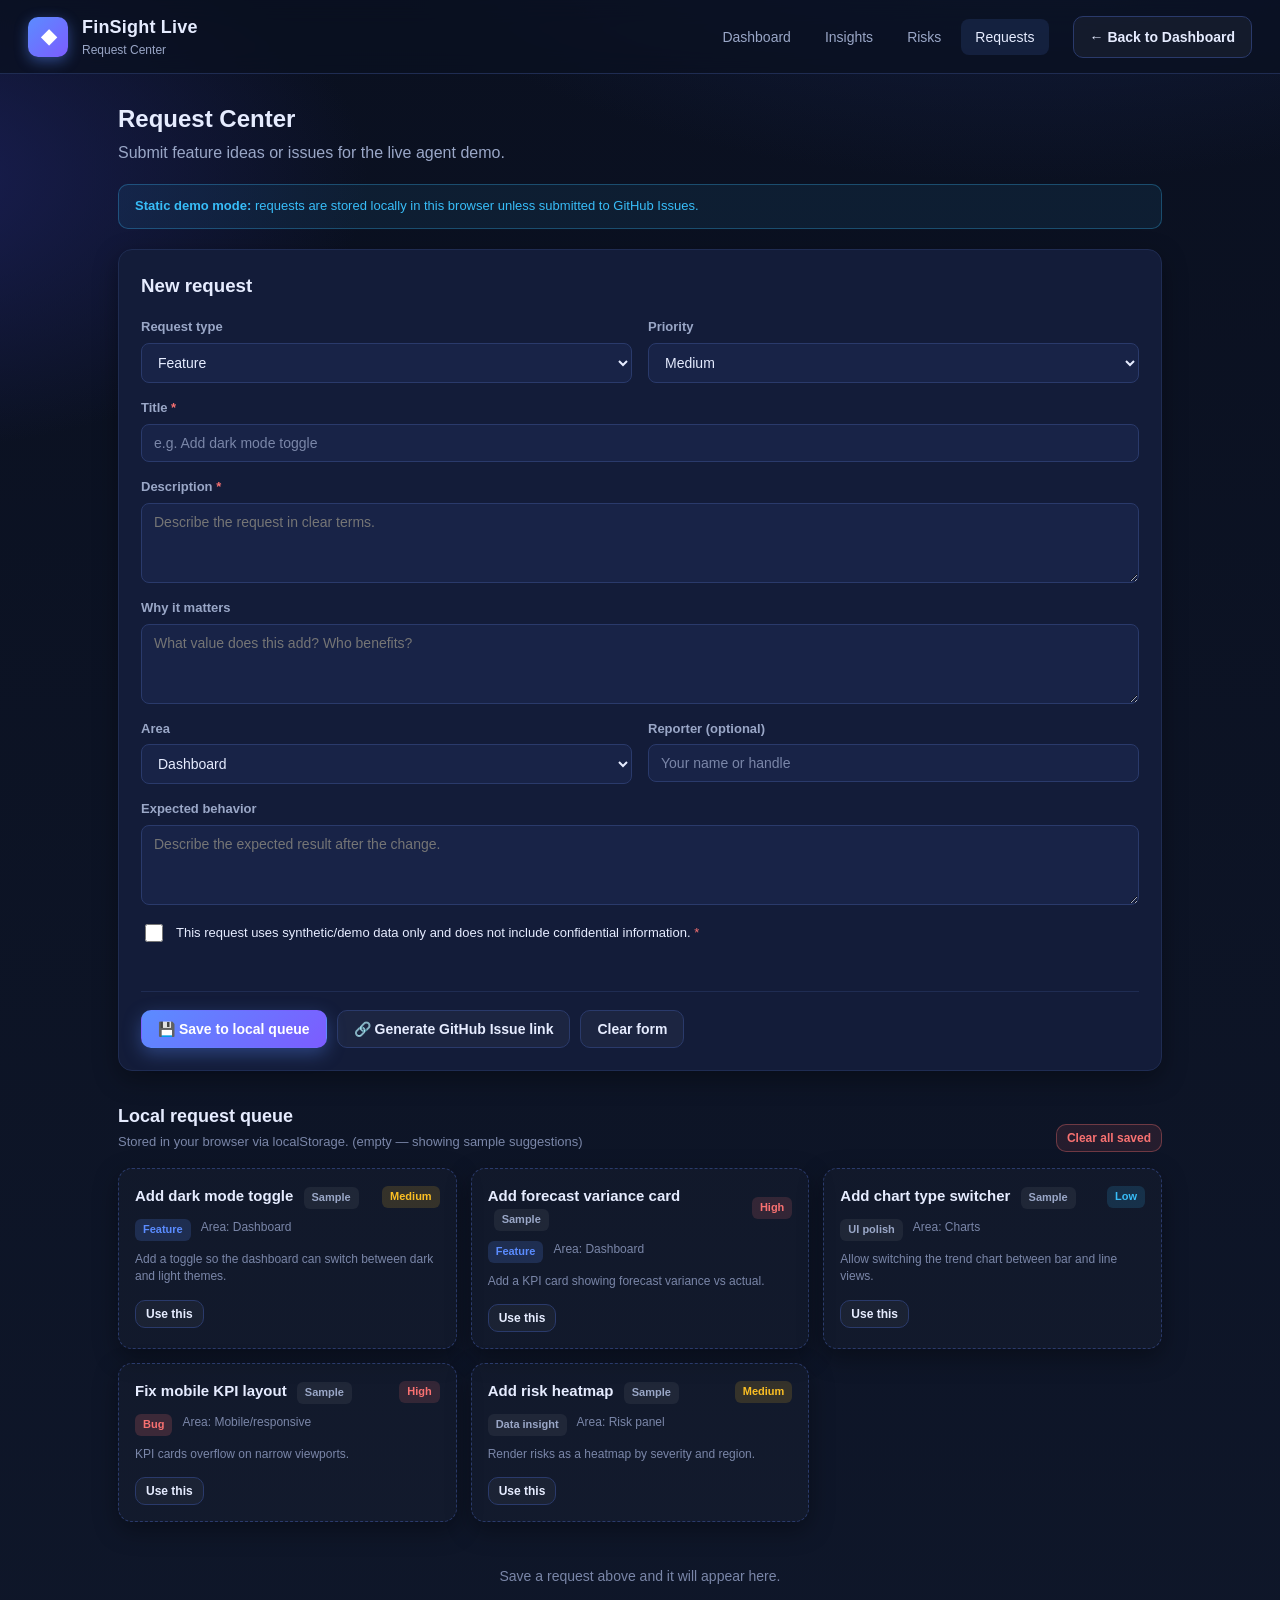
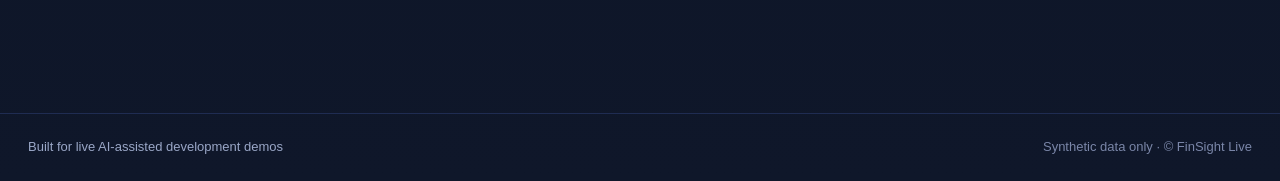
==== requests.html @ 4ab40208 "feat: initial FinSight Live dashboard for live AI-assisted demos Co-authored-by: Copilot <223556219+" ====
<!doctype html>
<html lang="en">
<head>
  <meta charset="utf-8" />
  <meta name="viewport" content="width=device-width, initial-scale=1" />
  <title>Request Center — FinSight Live</title>
  <meta name="description" content="Submit feature ideas or bug reports for the FinSight Live demo." />
  <link rel="stylesheet" href="styles.css?v=0.1.0" />
</head>
<body>
  <a class="skip-link" href="#main">Skip to main content</a>

  <header class="topbar" role="banner">
    <div class="brand">
      <div class="logo" aria-hidden="true">◆</div>
      <div class="brand-text">
        <h1>FinSight Live</h1>
        <p>Request Center</p>
      </div>
    </div>
    <nav class="topnav" aria-label="Primary">
      <a href="index.html#dashboard" class="navlink">Dashboard</a>
      <a href="index.html#insights" class="navlink">Insights</a>
      <a href="index.html#risks" class="navlink">Risks</a>
      <a href="requests.html" class="navlink active">Requests</a>
    </nav>
    <a class="btn btn-ghost" href="index.html" aria-label="Back to dashboard">← Back to Dashboard</a>
  </header>

  <div class="page-head">
    <div>
      <h2>Request Center</h2>
      <p>Submit feature ideas or issues for the live agent demo.</p>
    </div>
  </div>

  <main id="main" class="page-wrap">
    <div class="notice">
      <strong>Static demo mode:</strong> requests are stored locally in this browser unless submitted to GitHub Issues.
    </div>

    <!-- FORM -->
    <section class="card" aria-labelledby="form-title">
      <h3 id="form-title" style="margin-top:0;">New request</h3>
      <form id="request-form" novalidate>
        <div class="form-grid">
          <div class="form-row">
            <label for="f-type">Request type</label>
            <select id="f-type" required>
              <option>Feature</option>
              <option>Bug</option>
              <option>UI polish</option>
              <option>Data insight</option>
              <option>Accessibility</option>
              <option>Performance</option>
            </select>
          </div>
          <div class="form-row">
            <label for="f-priority">Priority</label>
            <select id="f-priority" required>
              <option>Low</option>
              <option selected>Medium</option>
              <option>High</option>
            </select>
          </div>

          <div class="form-row full">
            <label for="f-title">Title <span style="color:var(--bad)">*</span></label>
            <input id="f-title" class="input" type="text" required placeholder="e.g. Add dark mode toggle" />
          </div>

          <div class="form-row full">
            <label for="f-desc">Description <span style="color:var(--bad)">*</span></label>
            <textarea id="f-desc" required placeholder="Describe the request in clear terms."></textarea>
          </div>

          <div class="form-row full">
            <label for="f-why">Why it matters</label>
            <textarea id="f-why" placeholder="What value does this add? Who benefits?"></textarea>
          </div>

          <div class="form-row">
            <label for="f-area">Area</label>
            <select id="f-area">
              <option>Dashboard</option>
              <option>Charts</option>
              <option>Regional table</option>
              <option>Risk panel</option>
              <option>Insights</option>
              <option>Requests page</option>
              <option>Mobile/responsive</option>
              <option>Other</option>
            </select>
          </div>
          <div class="form-row">
            <label for="f-reporter">Reporter (optional)</label>
            <input id="f-reporter" class="input" type="text" placeholder="Your name or handle" />
          </div>

          <div class="form-row full">
            <label for="f-expected">Expected behavior</label>
            <textarea id="f-expected" placeholder="Describe the expected result after the change."></textarea>
          </div>

          <div class="form-row full">
            <div class="checkbox-row">
              <input id="f-safe" type="checkbox" required />
              <label for="f-safe" style="font-weight:500;color:var(--text);">
                This request uses synthetic/demo data only and does not include confidential information. <span style="color:var(--bad)">*</span>
              </label>
            </div>
          </div>
        </div>

        <div class="error-msg" id="form-error" role="alert" aria-live="polite"></div>

        <div class="form-actions">
          <button type="button" class="btn btn-primary" id="btn-save">💾 Save to local queue</button>
          <button type="button" class="btn btn-ghost" id="btn-issue">🔗 Generate GitHub Issue link</button>
          <button type="button" class="btn btn-ghost" id="btn-clear">Clear form</button>
        </div>

        <div class="issue-output" id="issue-output" aria-live="polite">
          <h4 style="margin:18px 0 8px;">Generated issue</h4>
          <p class="muted" id="issue-hint" style="font-size:13px;margin-bottom:10px;"></p>
          <div id="issue-link-wrap" style="margin-bottom:10px;"></div>
          <textarea id="issue-body" readonly aria-label="Generated GitHub issue body"></textarea>
          <div class="form-actions" style="border-top:none;padding-top:10px;">
            <button type="button" class="btn btn-ghost btn-sm" id="btn-copy-body">📋 Copy issue body</button>
          </div>
        </div>
      </form>
    </section>

    <!-- QUEUE -->
    <section class="section" style="margin-top:32px;" aria-labelledby="queue-title">
      <div class="section-head row">
        <div>
          <h3 id="queue-title">Local request queue</h3>
          <p class="muted">Stored in your browser via localStorage. <span id="queue-count"></span></p>
        </div>
        <button class="btn btn-danger btn-sm" id="btn-clear-queue">Clear all saved</button>
      </div>
      <div id="queue" class="queue-grid"></div>
    </section>
  </main>

  <footer class="footer">
    <div>Built for live AI-assisted development demos</div>
    <div class="muted">Synthetic data only · © FinSight Live</div>
  </footer>

  <script src="requests.js?v=0.1.0"></script>
</body>
</html>
---- styles.css ----
/* FinSight Live — executive dashboard styles */
:root {
  --bg-0: #0a1020;
  --bg-1: #0f172a;
  --bg-2: #111a33;
  --bg-card: #131c39;
  --bg-card-2: #182347;
  --border: #1f2c52;
  --border-strong: #2a3a6b;
  --text: #e6ecff;
  --text-dim: #9aa7c7;
  --muted: #7a86a8;
  --accent: #5b8cff;
  --accent-2: #7c5cff;
  --good: #34d399;
  --warn: #fbbf24;
  --bad: #f87171;
  --info: #38bdf8;
  --shadow: 0 8px 24px rgba(0,0,0,0.35);
  --radius: 14px;
  --radius-sm: 10px;
}

* { box-sizing: border-box; }
html, body { margin: 0; padding: 0; }
body {
  font-family: -apple-system, BlinkMacSystemFont, "Segoe UI", Roboto, "Helvetica Neue", Arial, sans-serif;
  background:
    radial-gradient(1200px 600px at 80% -10%, #16224a 0%, transparent 60%),
    radial-gradient(900px 500px at -10% 10%, #1a1f55 0%, transparent 55%),
    linear-gradient(180deg, var(--bg-0), var(--bg-1));
  color: var(--text);
  min-height: 100vh;
  line-height: 1.45;
  -webkit-font-smoothing: antialiased;
  font-size: 16px;
}

.skip-link {
  position: absolute; left: -9999px; top: 0;
  background: var(--accent); color: #fff; padding: 8px 12px; border-radius: 6px;
}
.skip-link:focus { left: 12px; top: 12px; z-index: 100; }

.muted { color: var(--muted); }
.sr-only { position: absolute; width: 1px; height: 1px; overflow: hidden; clip: rect(0 0 0 0); }

/* TOPBAR */
.topbar {
  position: sticky; top: 0; z-index: 50;
  display: flex; align-items: center; gap: 24px;
  padding: 14px 28px;
  backdrop-filter: blur(12px);
  background: rgba(10, 16, 32, 0.75);
  border-bottom: 1px solid var(--border);
}
.brand { display: flex; align-items: center; gap: 14px; }
.logo {
  width: 40px; height: 40px; border-radius: 10px;
  display: grid; place-items: center;
  background: linear-gradient(135deg, var(--accent), var(--accent-2));
  color: white; font-size: 20px; font-weight: 700;
  box-shadow: 0 4px 14px rgba(91,140,255,0.45);
}
.brand-text h1 { margin: 0; font-size: 18px; letter-spacing: 0.2px; }
.brand-text p { margin: 2px 0 0; font-size: 12px; color: var(--text-dim); }

.topnav { display: flex; gap: 6px; margin-left: auto; }
.navlink {
  color: var(--text-dim); text-decoration: none;
  padding: 8px 14px; border-radius: 8px; font-size: 14px; font-weight: 500;
  transition: background 0.15s, color 0.15s;
}
.navlink:hover { color: var(--text); background: rgba(255,255,255,0.04); }
.navlink.active { color: var(--text); background: rgba(91,140,255,0.12); }
.navlink:focus-visible { outline: 2px solid var(--accent); outline-offset: 2px; }

/* BUTTONS */
.btn {
  display: inline-flex; align-items: center; gap: 8px;
  padding: 10px 16px; border-radius: 10px;
  font-size: 14px; font-weight: 600; cursor: pointer;
  border: 1px solid transparent; text-decoration: none;
  transition: transform 0.05s, background 0.15s, border-color 0.15s, box-shadow 0.15s;
}
.btn:active { transform: translateY(1px); }
.btn:focus-visible { outline: 2px solid var(--accent); outline-offset: 2px; }
.btn-primary {
  background: linear-gradient(135deg, var(--accent), var(--accent-2));
  color: white;
  box-shadow: 0 6px 18px rgba(91,140,255,0.35);
}
.btn-primary:hover { box-shadow: 0 8px 22px rgba(91,140,255,0.55); }
.btn-ghost {
  background: rgba(255,255,255,0.04);
  color: var(--text);
  border-color: var(--border-strong);
}
.btn-ghost:hover { background: rgba(255,255,255,0.08); }
.btn-danger {
  background: rgba(248, 113, 113, 0.1);
  color: var(--bad);
  border-color: rgba(248, 113, 113, 0.35);
}
.btn-danger:hover { background: rgba(248, 113, 113, 0.18); }
.btn-sm { padding: 6px 10px; font-size: 12px; }

/* MAIN */
main { padding: 28px; max-width: 1400px; margin: 0 auto; }

/* HERO */
.hero {
  display: grid; grid-template-columns: 1.6fr 1fr; gap: 20px;
  margin-bottom: 28px;
}
.hero-card {
  background: linear-gradient(135deg, var(--bg-card), var(--bg-card-2));
  border: 1px solid var(--border);
  border-radius: var(--radius);
  padding: 28px; box-shadow: var(--shadow);
}
.eyebrow {
  display: inline-block; font-size: 11px; letter-spacing: 1.5px; text-transform: uppercase;
  color: var(--accent); font-weight: 700; margin-bottom: 12px;
}
.hero-card h2 {
  margin: 0 0 18px; font-size: 24px; font-weight: 600; line-height: 1.35;
}
.chips { display: flex; flex-wrap: wrap; gap: 8px; }
.chip {
  display: inline-flex; align-items: center; gap: 6px;
  padding: 6px 12px; border-radius: 999px;
  font-size: 12px; font-weight: 600;
  background: rgba(255,255,255,0.05);
  border: 1px solid var(--border-strong);
}
.chip-good { color: var(--good); border-color: rgba(52,211,153,0.35); background: rgba(52,211,153,0.08); }
.chip-warn { color: var(--warn); border-color: rgba(251,191,36,0.35); background: rgba(251,191,36,0.08); }
.chip-info { color: var(--info); border-color: rgba(56,189,248,0.35); background: rgba(56,189,248,0.08); }
.chip-bad  { color: var(--bad);  border-color: rgba(248,113,113,0.35); background: rgba(248,113,113,0.08); }

.hero-side {
  background: var(--bg-card);
  border: 1px solid var(--border);
  border-radius: var(--radius);
  padding: 20px; box-shadow: var(--shadow);
  display: flex; align-items: center;
}
.hero-meta { display: grid; grid-template-columns: 1fr 1fr 1fr; gap: 20px; width: 100%; }
.hero-meta > div { display: flex; flex-direction: column; gap: 4px; }
.meta-label { font-size: 11px; color: var(--muted); text-transform: uppercase; letter-spacing: 1px; }
.meta-value { font-size: 18px; font-weight: 600; }

/* SECTIONS */
.section { margin-bottom: 36px; }
.section-head { margin-bottom: 16px; }
.section-head h3 { margin: 0 0 4px; font-size: 18px; font-weight: 600; }
.section-head p { margin: 0; font-size: 13px; }
.section-head.row {
  display: flex; align-items: flex-end; justify-content: space-between; gap: 16px; flex-wrap: wrap;
}
.controls { display: flex; gap: 10px; flex-wrap: wrap; }

/* CARDS */
.card {
  background: var(--bg-card);
  border: 1px solid var(--border);
  border-radius: var(--radius);
  padding: 22px;
  box-shadow: var(--shadow);
}

/* KPI GRID */
.kpi-grid {
  display: grid;
  grid-template-columns: repeat(auto-fit, minmax(220px, 1fr));
  gap: 16px;
}
.kpi-card {
  background: var(--bg-card);
  border: 1px solid var(--border);
  border-radius: var(--radius);
  padding: 18px;
  box-shadow: var(--shadow);
  position: relative; overflow: hidden;
}
.kpi-card::before {
  content: ""; position: absolute; left: 0; top: 0; bottom: 0; width: 4px;
  background: var(--accent);
}
.kpi-card.kpi-good::before { background: var(--good); }
.kpi-card.kpi-warn::before { background: var(--warn); }
.kpi-card.kpi-bad::before  { background: var(--bad); }
.kpi-card.kpi-info::before { background: var(--info); }
.kpi-label { font-size: 12px; color: var(--text-dim); text-transform: uppercase; letter-spacing: 1px; margin-bottom: 8px; }
.kpi-value { font-size: 28px; font-weight: 700; margin-bottom: 6px; }
.kpi-delta { font-size: 13px; font-weight: 600; display: inline-flex; align-items: center; gap: 4px; }
.kpi-delta.up { color: var(--good); }
.kpi-delta.down { color: var(--bad); }
.kpi-delta.flat { color: var(--text-dim); }
.kpi-note { font-size: 12px; color: var(--muted); margin-top: 10px; }

/* CHART */
.chart-card { padding: 24px; }
.chart {
  display: flex; align-items: flex-end; gap: 14px; height: 240px;
  padding: 8px 0;
  border-bottom: 1px dashed var(--border-strong);
}
.bar-wrap {
  flex: 1; display: flex; flex-direction: column; align-items: center; justify-content: flex-end;
  position: relative; height: 100%;
}
.bar {
  width: 70%; border-radius: 8px 8px 0 0;
  background: linear-gradient(180deg, var(--accent), var(--accent-2));
  transition: height 0.5s cubic-bezier(.2,.8,.2,1);
  position: relative;
}
.bar-value {
  position: absolute; top: -22px; left: 50%; transform: translateX(-50%);
  font-size: 11px; font-weight: 600; color: var(--text-dim);
}
.chart-axis {
  display: flex; gap: 14px; margin-top: 10px;
}
.axis-label { flex: 1; text-align: center; font-size: 12px; color: var(--muted); }

.toggle-group {
  display: inline-flex; gap: 4px; padding: 4px;
  background: rgba(255,255,255,0.04);
  border: 1px solid var(--border-strong);
  border-radius: 10px;
}
.toggle {
  background: transparent; border: none; color: var(--text-dim);
  padding: 8px 14px; border-radius: 7px; cursor: pointer; font-size: 13px; font-weight: 600;
}
.toggle:hover { color: var(--text); }
.toggle.active { background: rgba(91,140,255,0.18); color: var(--text); }
.toggle:focus-visible { outline: 2px solid var(--accent); outline-offset: 1px; }

/* INPUTS */
.input {
  background: var(--bg-card-2);
  border: 1px solid var(--border-strong);
  color: var(--text);
  padding: 9px 12px; border-radius: 8px; font-size: 14px;
  min-width: 180px;
}
.input:focus { outline: 2px solid var(--accent); outline-offset: 1px; border-color: var(--accent); }
.input::placeholder { color: var(--muted); }

/* TABLE */
.table-card { padding: 0; overflow-x: auto; }
.data-table {
  width: 100%; border-collapse: separate; border-spacing: 0;
  font-size: 14px;
}
.data-table th, .data-table td {
  padding: 14px 18px; text-align: left;
}
.data-table th {
  font-size: 11px; text-transform: uppercase; letter-spacing: 1px;
  color: var(--text-dim); font-weight: 600;
  background: rgba(255,255,255,0.02);
  border-bottom: 1px solid var(--border-strong);
}
.data-table tbody tr { border-bottom: 1px solid var(--border); }
.data-table tbody tr:last-child { border-bottom: none; }
.data-table tbody tr:hover { background: rgba(255,255,255,0.025); }
.status-pill {
  display: inline-flex; padding: 4px 10px; border-radius: 999px; font-size: 11px; font-weight: 700;
  text-transform: uppercase; letter-spacing: 0.5px;
}
.status-pill.on-track { background: rgba(52,211,153,0.15); color: var(--good); }
.status-pill.watch    { background: rgba(251,191,36,0.15); color: var(--warn); }
.status-pill.at-risk  { background: rgba(248,113,113,0.15); color: var(--bad); }

/* PRODUCT CARDS */
.product-grid {
  display: grid; grid-template-columns: repeat(auto-fit, minmax(240px, 1fr)); gap: 16px;
}
.product-card {
  background: var(--bg-card);
  border: 1px solid var(--border);
  border-radius: var(--radius);
  padding: 20px;
  box-shadow: var(--shadow);
}
.product-card h4 { margin: 0 0 14px; font-size: 16px; }
.product-row { display: flex; justify-content: space-between; font-size: 13px; margin-bottom: 8px; }
.product-row .label { color: var(--text-dim); }
.product-row .value { font-weight: 600; }
.progress {
  height: 8px; background: rgba(255,255,255,0.05); border-radius: 999px; margin-top: 12px; overflow: hidden;
}
.progress > span {
  display: block; height: 100%; border-radius: 999px;
  background: linear-gradient(90deg, var(--accent), var(--accent-2));
}

/* RISK LIST */
.risk-list { list-style: none; margin: 0; padding: 0; }
.risk-item {
  display: flex; align-items: center; gap: 14px;
  padding: 14px 0; border-bottom: 1px solid var(--border);
}
.risk-item:last-child { border-bottom: none; }
.risk-item .risk-text { flex: 1; }
.risk-item.reviewed .risk-text { color: var(--muted); text-decoration: line-through; }
.sev {
  display: inline-flex; padding: 4px 10px; border-radius: 6px; font-size: 11px; font-weight: 700;
  text-transform: uppercase; letter-spacing: 0.5px; min-width: 68px; justify-content: center;
}
.sev.low    { background: rgba(56,189,248,0.15);  color: var(--info); }
.sev.medium { background: rgba(251,191,36,0.15); color: var(--warn); }
.sev.high   { background: rgba(248,113,113,0.15); color: var(--bad); }

/* INSIGHTS */
.insight-card {
  background: linear-gradient(135deg, var(--bg-card), var(--bg-card-2));
  border: 1px solid var(--border);
}
.insight-card ul { margin: 0; padding-left: 22px; }
.insight-card li { margin-bottom: 10px; line-height: 1.6; }
.insight-card li:last-child { margin-bottom: 0; }

/* RELEASE NOTES */
.release-list { list-style: none; margin: 0; padding: 0; }
.release-list li {
  padding: 10px 0; border-bottom: 1px solid var(--border);
  display: flex; gap: 14px; align-items: center;
}
.release-list li:last-child { border-bottom: none; }
.ver {
  background: rgba(91,140,255,0.15); color: var(--accent);
  padding: 3px 10px; border-radius: 6px; font-size: 12px; font-weight: 700; min-width: 50px; text-align: center;
}

/* FOOTER */
.footer {
  display: flex; justify-content: space-between; align-items: center;
  padding: 24px 28px; max-width: 1400px; margin: 0 auto;
  border-top: 1px solid var(--border); font-size: 13px; color: var(--text-dim);
}

/* REQUESTS PAGE */
.page-head {
  max-width: 1100px; margin: 28px auto 20px; padding: 0 28px;
  display: flex; align-items: flex-end; justify-content: space-between; gap: 20px; flex-wrap: wrap;
}
.page-head h2 { margin: 0 0 4px; font-size: 24px; }
.page-head p { margin: 0; color: var(--text-dim); }
.page-wrap { max-width: 1100px; margin: 0 auto; padding: 0 28px 60px; }

.notice {
  padding: 12px 16px; border-radius: 10px;
  background: rgba(56,189,248,0.08);
  border: 1px solid rgba(56,189,248,0.3);
  color: var(--info); font-size: 13px; margin-bottom: 20px;
}

.form-grid { display: grid; grid-template-columns: 1fr 1fr; gap: 16px; }
.form-row { display: flex; flex-direction: column; gap: 6px; }
.form-row.full { grid-column: 1 / -1; }
.form-row label { font-size: 13px; font-weight: 600; color: var(--text-dim); }
.form-row .input, .form-row textarea, .form-row select {
  background: var(--bg-card-2);
  border: 1px solid var(--border-strong);
  color: var(--text);
  padding: 10px 12px; border-radius: 8px; font-size: 14px; font-family: inherit;
  width: 100%;
}
.form-row textarea { resize: vertical; min-height: 80px; }
.form-row .input:focus, .form-row textarea:focus, .form-row select:focus {
  outline: 2px solid var(--accent); border-color: var(--accent);
}
.checkbox-row { display: flex; align-items: center; gap: 10px; font-size: 14px; }
.checkbox-row input[type="checkbox"] { width: 18px; height: 18px; accent-color: var(--accent); }
.form-actions {
  display: flex; gap: 10px; flex-wrap: wrap; margin-top: 18px;
  padding-top: 18px; border-top: 1px solid var(--border);
}
.error-msg {
  color: var(--bad); font-size: 13px; margin-top: 10px; min-height: 18px;
}

.issue-output {
  margin-top: 20px; display: none;
}
.issue-output.visible { display: block; }
.issue-output textarea {
  width: 100%; min-height: 260px;
  background: var(--bg-0);
  border: 1px solid var(--border-strong);
  color: var(--text);
  padding: 14px; border-radius: 10px; font-family: ui-monospace, "Cascadia Code", Menlo, monospace;
  font-size: 13px; resize: vertical;
}

.queue-grid {
  display: grid; grid-template-columns: repeat(auto-fit, minmax(280px, 1fr)); gap: 14px; margin-top: 16px;
}
.queue-card {
  background: var(--bg-card);
  border: 1px solid var(--border);
  border-radius: var(--radius);
  padding: 16px; box-shadow: var(--shadow);
  display: flex; flex-direction: column; gap: 10px;
}
.queue-card.sample {
  border-style: dashed; border-color: var(--border-strong);
  background: rgba(255,255,255,0.02);
}
.queue-card .qhead { display: flex; align-items: center; justify-content: space-between; gap: 8px; }
.queue-card h4 { margin: 0; font-size: 15px; }
.queue-card .qmeta { font-size: 12px; color: var(--muted); display: flex; flex-wrap: wrap; gap: 10px; }
.queue-card .qactions { display: flex; gap: 6px; flex-wrap: wrap; margin-top: 4px; }
.tag {
  display: inline-flex; padding: 3px 8px; border-radius: 6px;
  font-size: 11px; font-weight: 600;
  background: rgba(255,255,255,0.06); color: var(--text-dim);
}
.tag.priority-Low    { background: rgba(56,189,248,0.15); color: var(--info); }
.tag.priority-Medium { background: rgba(251,191,36,0.15); color: var(--warn); }
.tag.priority-High   { background: rgba(248,113,113,0.15); color: var(--bad); }
.tag.type-Feature       { background: rgba(91,140,255,0.18); color: var(--accent); }
.tag.type-Bug           { background: rgba(248,113,113,0.18); color: var(--bad); }
.tag.type-UI\ polish    { background: rgba(124,92,255,0.18); color: var(--accent-2); }
.tag.type-Performance   { background: rgba(52,211,153,0.18); color: var(--good); }
.tag.type-Accessibility { background: rgba(56,189,248,0.18); color: var(--info); }
.tag.type-Data\ insight { background: rgba(251,191,36,0.18); color: var(--warn); }

.queue-empty {
  text-align: center; padding: 30px; color: var(--muted); font-size: 14px;
}

/* RESPONSIVE */
@media (max-width: 900px) {
  .topbar { flex-wrap: wrap; gap: 12px; padding: 12px 16px; }
  .topnav { order: 3; width: 100%; overflow-x: auto; }
  .brand-text p { display: none; }
  main { padding: 18px; }
  .hero { grid-template-columns: 1fr; }
  .hero-card h2 { font-size: 20px; }
  .form-grid { grid-template-columns: 1fr; }
  .data-table th, .data-table td { padding: 10px 12px; font-size: 13px; }
  .kpi-value { font-size: 24px; }
  .chart { height: 180px; }
}

@media (max-width: 560px) {
  .footer { flex-direction: column; gap: 6px; text-align: center; }
  .section-head.row { flex-direction: column; align-items: flex-start; }
  .controls { width: 100%; }
  .controls .input { flex: 1; min-width: 0; }
}
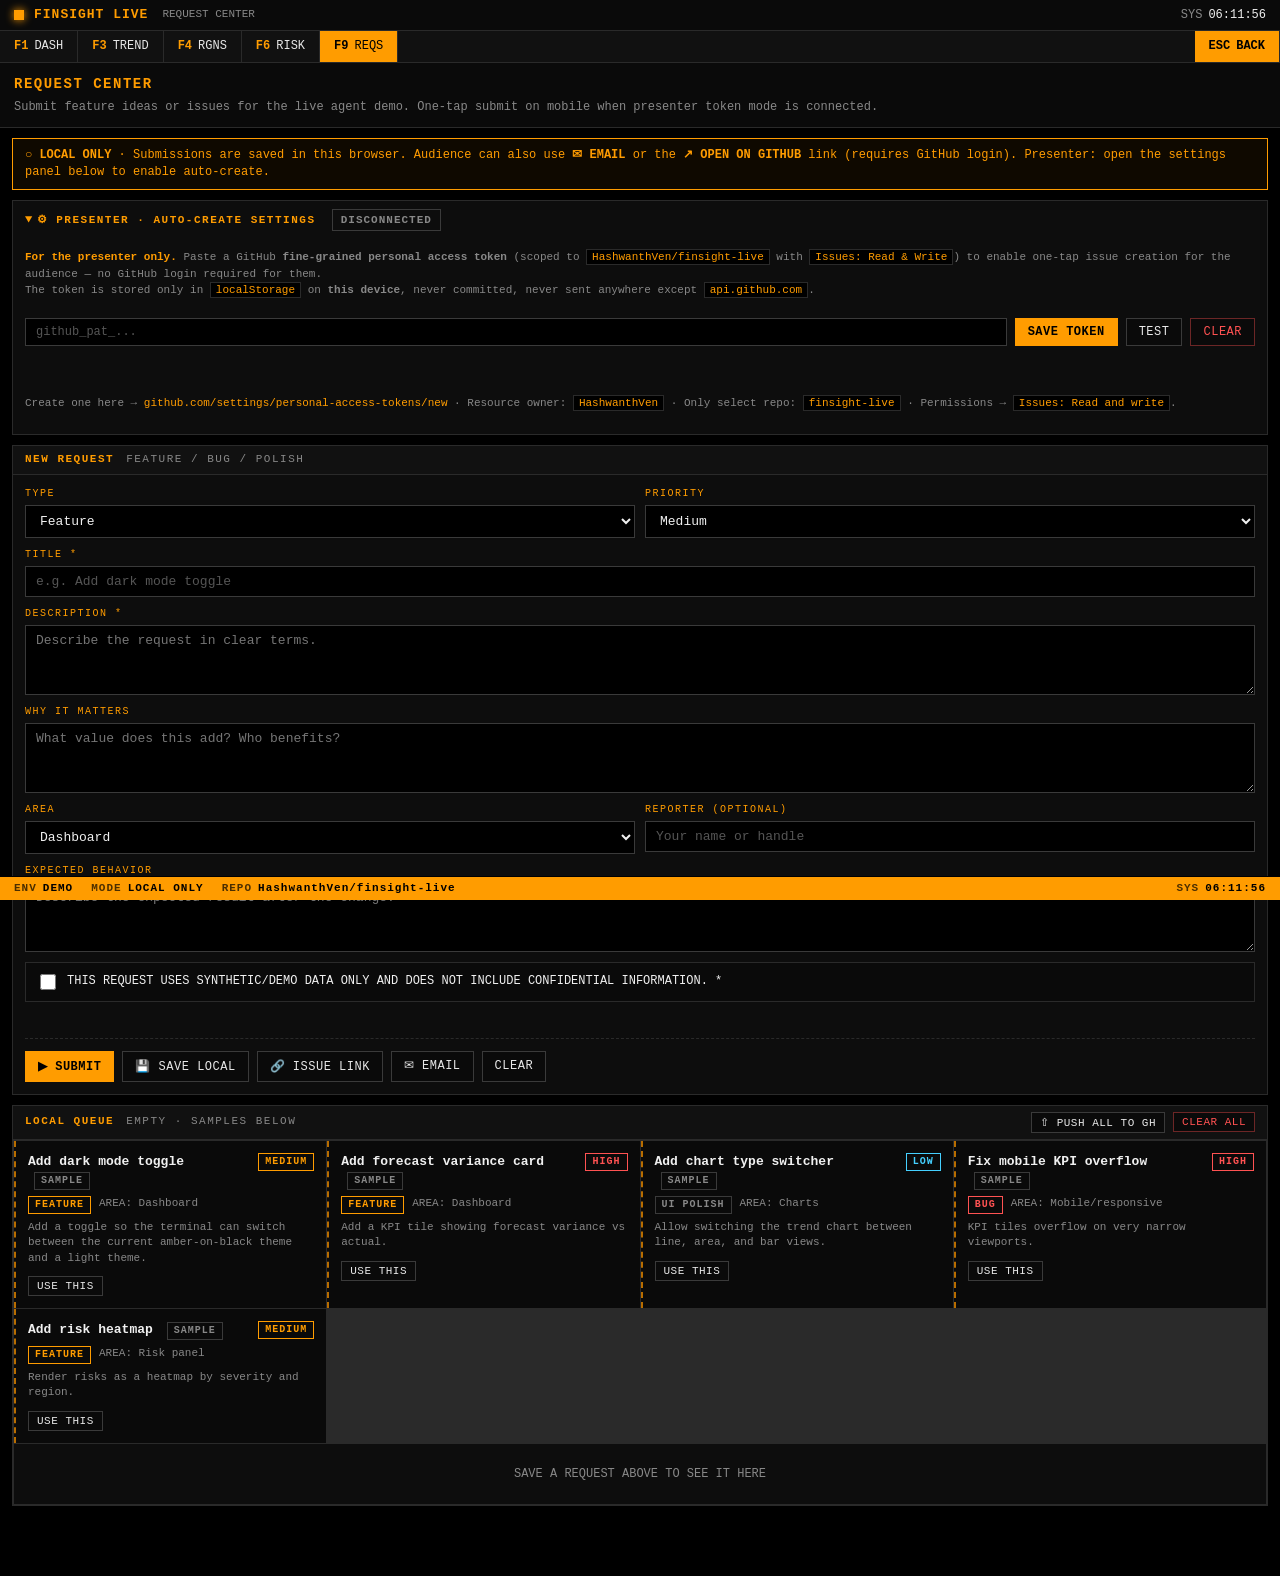
==== commit 702d812c: "feat: Bloomberg-style terminal redesign + auto-create issues via PAT (v0.2.0) - Full restyle: black/" ====
--- a/requests.html
+++ b/requests.html
@@ -3,153 +3,190 @@
 <head>
   <meta charset="utf-8" />
   <meta name="viewport" content="width=device-width, initial-scale=1" />
-  <title>Request Center — FinSight Live</title>
+  <title>FINSIGHT LIVE · REQUEST CENTER</title>
   <meta name="description" content="Submit feature ideas or bug reports for the FinSight Live demo." />
-  <link rel="stylesheet" href="styles.css?v=0.1.0" />
+  <link rel="stylesheet" href="styles.css?v=0.2.0" />
 </head>
 <body>
   <a class="skip-link" href="#main">Skip to main content</a>
 
-  <header class="topbar" role="banner">
+  <!-- Top terminal bar -->
+  <div class="terminal-bar" role="banner">
     <div class="brand">
-      <div class="logo" aria-hidden="true">◆</div>
-      <div class="brand-text">
-        <h1>FinSight Live</h1>
-        <p>Request Center</p>
-      </div>
+      <span class="dot" aria-hidden="true"></span>
+      <span>FINSIGHT&nbsp;LIVE</span>
+      <span class="sub">REQUEST CENTER</span>
     </div>
-    <nav class="topnav" aria-label="Primary">
-      <a href="index.html#dashboard" class="navlink">Dashboard</a>
-      <a href="index.html#insights" class="navlink">Insights</a>
-      <a href="index.html#risks" class="navlink">Risks</a>
-      <a href="requests.html" class="navlink active">Requests</a>
-    </nav>
-    <a class="btn btn-ghost" href="index.html" aria-label="Back to dashboard">← Back to Dashboard</a>
-  </header>
+    <div class="clock"><span class="lbl">SYS</span><span id="clock">--:--:--</span></div>
+  </div>
+
+  <nav class="fkeys" aria-label="Function keys">
+    <a class="fkey" href="index.html#dashboard"><span class="k">F1</span> DASH</a>
+    <a class="fkey" href="index.html#trend"><span class="k">F3</span> TREND</a>
+    <a class="fkey" href="index.html#regions"><span class="k">F4</span> RGNS</a>
+    <a class="fkey" href="index.html#risks"><span class="k">F6</span> RISK</a>
+    <a class="fkey active" href="requests.html"><span class="k">F9</span> REQS</a>
+    <a class="fkey primary" href="index.html"><span class="k">ESC</span> BACK</a>
+  </nav>
 
   <div class="page-head">
-    <div>
-      <h2>Request Center</h2>
-      <p>Submit feature ideas or issues for the live agent demo.</p>
-    </div>
+    <h2>REQUEST CENTER</h2>
+    <p>Submit feature ideas or issues for the live agent demo. One-tap submit on mobile when presenter token mode is connected.</p>
   </div>
 
   <main id="main" class="page-wrap">
-    <div class="notice">
-      <strong>Static demo mode:</strong> requests are stored locally in this browser unless submitted to GitHub Issues.
-    </div>
 
-    <!-- FORM -->
-    <section class="card" aria-labelledby="form-title">
-      <h3 id="form-title" style="margin-top:0;">New request</h3>
-      <form id="request-form" novalidate>
-        <div class="form-grid">
-          <div class="form-row">
-            <label for="f-type">Request type</label>
-            <select id="f-type" required>
-              <option>Feature</option>
-              <option>Bug</option>
-              <option>UI polish</option>
-              <option>Data insight</option>
-              <option>Accessibility</option>
-              <option>Performance</option>
-            </select>
-          </div>
-          <div class="form-row">
-            <label for="f-priority">Priority</label>
-            <select id="f-priority" required>
-              <option>Low</option>
-              <option selected>Medium</option>
-              <option>High</option>
-            </select>
+    <div id="mode-banner"></div>
+
+    <!-- TOKEN / AUTO-CREATE PANEL (presenter only) -->
+    <details class="token-panel" id="token-panel">
+      <summary>⚙ PRESENTER · AUTO-CREATE SETTINGS &nbsp;<span id="token-status" class="status disconnected">DISCONNECTED</span></summary>
+      <div class="body">
+        <p class="help">
+          <b class="amber">For the presenter only.</b> Paste a GitHub <b>fine-grained personal access token</b>
+          (scoped to <code>HashwanthVen/finsight-live</code> with <code>Issues: Read &amp; Write</code>) to enable
+          one-tap issue creation for the audience — no GitHub login required for them.
+          <br/>The token is stored only in <code>localStorage</code> on <b>this device</b>, never committed, never sent anywhere except <code>api.github.com</code>.
+        </p>
+        <div class="row">
+          <input type="password" id="gh-token" class="input" placeholder="github_pat_..." autocomplete="off" aria-label="GitHub PAT" />
+          <button class="btn primary" id="btn-token-save">SAVE TOKEN</button>
+          <button class="btn" id="btn-token-test">TEST</button>
+          <button class="btn danger" id="btn-token-clear">CLEAR</button>
+        </div>
+        <p class="help" id="token-msg"></p>
+        <p class="help">
+          Create one here →
+          <a href="https://github.com/settings/personal-access-tokens/new" target="_blank" rel="noopener">github.com/settings/personal-access-tokens/new</a>
+          · Resource owner: <code>HashwanthVen</code> · Only select repo: <code>finsight-live</code> · Permissions → <code>Issues: Read and write</code>.
+        </p>
+      </div>
+    </details>
+
+    <!-- REQUEST FORM -->
+    <section class="panel" aria-labelledby="form-title">
+      <div class="panel-head">
+        <span class="title" id="form-title">NEW REQUEST</span>
+        <span class="sub">FEATURE / BUG / POLISH</span>
+      </div>
+      <div class="panel-body">
+        <form id="request-form" novalidate>
+          <div class="form-grid">
+            <div class="form-row">
+              <label for="f-type">TYPE</label>
+              <select id="f-type">
+                <option>Feature</option>
+                <option>Bug</option>
+                <option>UI polish</option>
+                <option>Data insight</option>
+                <option>Accessibility</option>
+                <option>Performance</option>
+              </select>
+            </div>
+            <div class="form-row">
+              <label for="f-priority">PRIORITY</label>
+              <select id="f-priority">
+                <option>Low</option>
+                <option selected>Medium</option>
+                <option>High</option>
+              </select>
+            </div>
+
+            <div class="form-row full">
+              <label for="f-title">TITLE *</label>
+              <input id="f-title" class="input" type="text" placeholder="e.g. Add dark mode toggle" />
+            </div>
+
+            <div class="form-row full">
+              <label for="f-desc">DESCRIPTION *</label>
+              <textarea id="f-desc" placeholder="Describe the request in clear terms."></textarea>
+            </div>
+
+            <div class="form-row full">
+              <label for="f-why">WHY IT MATTERS</label>
+              <textarea id="f-why" placeholder="What value does this add? Who benefits?"></textarea>
+            </div>
+
+            <div class="form-row">
+              <label for="f-area">AREA</label>
+              <select id="f-area">
+                <option>Dashboard</option>
+                <option>Charts</option>
+                <option>Regional table</option>
+                <option>Risk panel</option>
+                <option>Insights</option>
+                <option>Requests page</option>
+                <option>Mobile/responsive</option>
+                <option>Other</option>
+              </select>
+            </div>
+            <div class="form-row">
+              <label for="f-reporter">REPORTER (OPTIONAL)</label>
+              <input id="f-reporter" class="input" type="text" placeholder="Your name or handle" />
+            </div>
+
+            <div class="form-row full">
+              <label for="f-expected">EXPECTED BEHAVIOR</label>
+              <textarea id="f-expected" placeholder="Describe the expected result after the change."></textarea>
+            </div>
+
+            <div class="form-row full">
+              <div class="checkbox-row">
+                <input id="f-safe" type="checkbox" />
+                <label for="f-safe" style="color:var(--white);font-size:12px;letter-spacing:0;">
+                  This request uses synthetic/demo data only and does not include confidential information. *
+                </label>
+              </div>
+            </div>
           </div>
 
-          <div class="form-row full">
-            <label for="f-title">Title <span style="color:var(--bad)">*</span></label>
-            <input id="f-title" class="input" type="text" required placeholder="e.g. Add dark mode toggle" />
+          <div class="error-msg" id="form-error" role="alert" aria-live="polite"></div>
+
+          <div class="form-actions">
+            <button type="button" class="btn primary" id="btn-submit">▶ SUBMIT</button>
+            <button type="button" class="btn" id="btn-save">💾 SAVE LOCAL</button>
+            <button type="button" class="btn" id="btn-issue">🔗 ISSUE LINK</button>
+            <a class="btn" id="btn-mailto" href="#" aria-label="Email this request to the presenter">✉ EMAIL</a>
+            <button type="button" class="btn" id="btn-clear">CLEAR</button>
           </div>
 
-          <div class="form-row full">
-            <label for="f-desc">Description <span style="color:var(--bad)">*</span></label>
-            <textarea id="f-desc" required placeholder="Describe the request in clear terms."></textarea>
-          </div>
-
-          <div class="form-row full">
-            <label for="f-why">Why it matters</label>
-            <textarea id="f-why" placeholder="What value does this add? Who benefits?"></textarea>
-          </div>
-
-          <div class="form-row">
-            <label for="f-area">Area</label>
-            <select id="f-area">
-              <option>Dashboard</option>
-              <option>Charts</option>
-              <option>Regional table</option>
-              <option>Risk panel</option>
-              <option>Insights</option>
-              <option>Requests page</option>
-              <option>Mobile/responsive</option>
-              <option>Other</option>
-            </select>
-          </div>
-          <div class="form-row">
-            <label for="f-reporter">Reporter (optional)</label>
-            <input id="f-reporter" class="input" type="text" placeholder="Your name or handle" />
-          </div>
-
-          <div class="form-row full">
-            <label for="f-expected">Expected behavior</label>
-            <textarea id="f-expected" placeholder="Describe the expected result after the change."></textarea>
-          </div>
-
-          <div class="form-row full">
-            <div class="checkbox-row">
-              <input id="f-safe" type="checkbox" required />
-              <label for="f-safe" style="font-weight:500;color:var(--text);">
-                This request uses synthetic/demo data only and does not include confidential information. <span style="color:var(--bad)">*</span>
-              </label>
+          <div class="issue-output" id="issue-output" aria-live="polite">
+            <h4 style="margin:14px 0 6px;color:var(--amber);font-size:12px;letter-spacing:1.5px;">GENERATED ISSUE</h4>
+            <p class="muted" id="issue-hint" style="font-size:11px;margin-bottom:8px;"></p>
+            <div id="issue-link-wrap" style="margin-bottom:8px;"></div>
+            <textarea id="issue-body" readonly aria-label="Generated GitHub issue body"></textarea>
+            <div class="form-actions" style="border-top:none;padding-top:8px;">
+              <button type="button" class="btn sm" id="btn-copy-body">📋 COPY BODY</button>
             </div>
           </div>
-        </div>
-
-        <div class="error-msg" id="form-error" role="alert" aria-live="polite"></div>
-
-        <div class="form-actions">
-          <button type="button" class="btn btn-primary" id="btn-save">💾 Save to local queue</button>
-          <button type="button" class="btn btn-ghost" id="btn-issue">🔗 Generate GitHub Issue link</button>
-          <button type="button" class="btn btn-ghost" id="btn-clear">Clear form</button>
-        </div>
-
-        <div class="issue-output" id="issue-output" aria-live="polite">
-          <h4 style="margin:18px 0 8px;">Generated issue</h4>
-          <p class="muted" id="issue-hint" style="font-size:13px;margin-bottom:10px;"></p>
-          <div id="issue-link-wrap" style="margin-bottom:10px;"></div>
-          <textarea id="issue-body" readonly aria-label="Generated GitHub issue body"></textarea>
-          <div class="form-actions" style="border-top:none;padding-top:10px;">
-            <button type="button" class="btn btn-ghost btn-sm" id="btn-copy-body">📋 Copy issue body</button>
-          </div>
-        </div>
-      </form>
+        </form>
+      </div>
     </section>
 
     <!-- QUEUE -->
-    <section class="section" style="margin-top:32px;" aria-labelledby="queue-title">
-      <div class="section-head row">
-        <div>
-          <h3 id="queue-title">Local request queue</h3>
-          <p class="muted">Stored in your browser via localStorage. <span id="queue-count"></span></p>
+    <section class="panel" aria-labelledby="queue-title">
+      <div class="panel-head">
+        <span class="title" id="queue-title">LOCAL QUEUE</span>
+        <span class="sub" id="queue-count"></span>
+        <div class="right">
+          <button class="btn sm" id="btn-sync-all" title="Push all queued items to GitHub">⇧ PUSH ALL TO GH</button>
+          <button class="btn sm danger" id="btn-clear-queue">CLEAR ALL</button>
         </div>
-        <button class="btn btn-danger btn-sm" id="btn-clear-queue">Clear all saved</button>
       </div>
-      <div id="queue" class="queue-grid"></div>
+      <div class="panel-body tight">
+        <div id="queue" class="queue-grid"></div>
+      </div>
     </section>
   </main>
 
-  <footer class="footer">
-    <div>Built for live AI-assisted development demos</div>
-    <div class="muted">Synthetic data only · © FinSight Live</div>
-  </footer>
+  <!-- STATUS BAR -->
+  <div class="status-bar">
+    <span class="seg"><span class="l">ENV</span> DEMO</span>
+    <span class="seg"><span class="l">MODE</span> <span id="bar-mode">LOCAL ONLY</span></span>
+    <span class="seg"><span class="l">REPO</span> <span id="bar-repo">--</span></span>
+    <span class="seg right"><span class="l">SYS</span> <span id="clock2">--:--:--</span></span>
+  </div>
 
-  <script src="requests.js?v=0.1.0"></script>
+  <script src="requests.js?v=0.2.0"></script>
 </body>
 </html>
--- a/styles.css
+++ b/styles.css
@@ -1,458 +1,621 @@
-/* FinSight Live — executive dashboard styles */
+/* FinSight Live — Bloomberg-style terminal theme
+   Black canvas, amber primary, monospace, dense panels, sharp borders. */
+
 :root {
-  --bg-0: #0a1020;
-  --bg-1: #0f172a;
-  --bg-2: #111a33;
-  --bg-card: #131c39;
-  --bg-card-2: #182347;
-  --border: #1f2c52;
-  --border-strong: #2a3a6b;
-  --text: #e6ecff;
-  --text-dim: #9aa7c7;
-  --muted: #7a86a8;
-  --accent: #5b8cff;
-  --accent-2: #7c5cff;
-  --good: #34d399;
-  --warn: #fbbf24;
-  --bad: #f87171;
-  --info: #38bdf8;
-  --shadow: 0 8px 24px rgba(0,0,0,0.35);
-  --radius: 14px;
-  --radius-sm: 10px;
+  --bg:         #000000;
+  --bg-1:       #0a0a0a;
+  --bg-2:       #111111;
+  --bg-3:       #161616;
+  --panel:      #0d0d0d;
+  --panel-2:    #131313;
+  --border:     #2a2a2a;
+  --border-2:   #3a3a3a;
+  --amber:      #ff9c00;
+  --amber-dim:  #b86d00;
+  --amber-soft: #5a3700;
+  --green:      #00e676;
+  --red:        #ff5252;
+  --cyan:       #45d0ff;
+  --magenta:    #ff5eae;
+  --white:      #f0f0f0;
+  --text:       #e8e8e8;
+  --dim:        #888888;
+  --dimmer:     #555555;
+  --mono: "IBM Plex Mono", "JetBrains Mono", "Roboto Mono", "Consolas", "Cascadia Mono", "Courier New", monospace;
 }
 
 * { box-sizing: border-box; }
-html, body { margin: 0; padding: 0; }
+html, body { margin: 0; padding: 0; background: var(--bg); }
 body {
-  font-family: -apple-system, BlinkMacSystemFont, "Segoe UI", Roboto, "Helvetica Neue", Arial, sans-serif;
-  background:
-    radial-gradient(1200px 600px at 80% -10%, #16224a 0%, transparent 60%),
-    radial-gradient(900px 500px at -10% 10%, #1a1f55 0%, transparent 55%),
-    linear-gradient(180deg, var(--bg-0), var(--bg-1));
+  font-family: var(--mono);
   color: var(--text);
+  font-size: 13px;
+  line-height: 1.4;
+  -webkit-font-smoothing: antialiased;
   min-height: 100vh;
-  line-height: 1.45;
-  -webkit-font-smoothing: antialiased;
-  font-size: 16px;
-}
+  overflow-x: hidden;
+}
+
+a { color: var(--amber); text-decoration: none; }
+a:hover { text-decoration: underline; }
 
 .skip-link {
   position: absolute; left: -9999px; top: 0;
-  background: var(--accent); color: #fff; padding: 8px 12px; border-radius: 6px;
-}
-.skip-link:focus { left: 12px; top: 12px; z-index: 100; }
-
-.muted { color: var(--muted); }
+  background: var(--amber); color: #000; padding: 6px 10px;
+}
+.skip-link:focus { left: 6px; top: 6px; z-index: 100; }
+
 .sr-only { position: absolute; width: 1px; height: 1px; overflow: hidden; clip: rect(0 0 0 0); }
-
-/* TOPBAR */
-.topbar {
-  position: sticky; top: 0; z-index: 50;
-  display: flex; align-items: center; gap: 24px;
-  padding: 14px 28px;
-  backdrop-filter: blur(12px);
-  background: rgba(10, 16, 32, 0.75);
+.muted { color: var(--dim); }
+.amber { color: var(--amber); }
+.green { color: var(--green); }
+.red   { color: var(--red); }
+.cyan  { color: var(--cyan); }
+
+/* ---------- TICKER TAPE ---------- */
+.ticker {
+  background: var(--bg-1);
   border-bottom: 1px solid var(--border);
-}
-.brand { display: flex; align-items: center; gap: 14px; }
-.logo {
-  width: 40px; height: 40px; border-radius: 10px;
-  display: grid; place-items: center;
-  background: linear-gradient(135deg, var(--accent), var(--accent-2));
-  color: white; font-size: 20px; font-weight: 700;
-  box-shadow: 0 4px 14px rgba(91,140,255,0.45);
-}
-.brand-text h1 { margin: 0; font-size: 18px; letter-spacing: 0.2px; }
-.brand-text p { margin: 2px 0 0; font-size: 12px; color: var(--text-dim); }
-
-.topnav { display: flex; gap: 6px; margin-left: auto; }
-.navlink {
-  color: var(--text-dim); text-decoration: none;
-  padding: 8px 14px; border-radius: 8px; font-size: 14px; font-weight: 500;
-  transition: background 0.15s, color 0.15s;
-}
-.navlink:hover { color: var(--text); background: rgba(255,255,255,0.04); }
-.navlink.active { color: var(--text); background: rgba(91,140,255,0.12); }
-.navlink:focus-visible { outline: 2px solid var(--accent); outline-offset: 2px; }
+  overflow: hidden;
+  height: 26px;
+  position: relative;
+}
+.ticker-track {
+  display: inline-flex;
+  white-space: nowrap;
+  animation: tickerScroll 60s linear infinite;
+  line-height: 26px;
+  font-size: 12px;
+  padding-left: 100%;
+}
+.ticker-item { padding: 0 18px; color: var(--white); }
+.ticker-item .sym { color: var(--amber); font-weight: 700; margin-right: 6px; }
+.ticker-item .val { color: var(--white); margin-right: 4px; }
+.ticker-item .chg.up   { color: var(--green); }
+.ticker-item .chg.down { color: var(--red); }
+.ticker-item .sep      { color: var(--dimmer); margin: 0 8px; }
+@keyframes tickerScroll {
+  0%   { transform: translateX(0); }
+  100% { transform: translateX(-100%); }
+}
+
+/* ---------- TOP TERMINAL BAR ---------- */
+.terminal-bar {
+  background: var(--bg-1);
+  border-bottom: 1px solid var(--border);
+  padding: 6px 14px;
+  display: flex; align-items: center; gap: 14px;
+}
+.terminal-bar .brand {
+  display: flex; align-items: center; gap: 10px;
+  color: var(--amber); font-weight: 700; letter-spacing: 1px;
+}
+.terminal-bar .brand .dot {
+  width: 10px; height: 10px; background: var(--amber);
+  display: inline-block; box-shadow: 0 0 8px var(--amber);
+}
+.terminal-bar .brand .sub {
+  color: var(--dim); font-weight: 400; letter-spacing: 0;
+  font-size: 11px; margin-left: 4px;
+}
+.terminal-bar .clock {
+  margin-left: auto; color: var(--white); font-size: 12px;
+}
+.terminal-bar .clock .lbl { color: var(--dim); margin-right: 6px; }
+
+/* function key row */
+.fkeys {
+  background: var(--bg-2);
+  border-bottom: 1px solid var(--border);
+  display: flex; flex-wrap: wrap; gap: 0;
+}
+.fkey {
+  background: transparent; border: none;
+  border-right: 1px solid var(--border);
+  color: var(--text);
+  padding: 7px 14px;
+  font-family: var(--mono); font-size: 12px; cursor: pointer;
+  display: flex; align-items: center; gap: 6px;
+  text-decoration: none;
+}
+.fkey .k { color: var(--amber); font-weight: 700; }
+.fkey:hover { background: var(--amber-soft); color: var(--amber); }
+.fkey.active { background: var(--amber); color: #000; }
+.fkey.active .k { color: #000; }
+.fkey:focus-visible { outline: 1px solid var(--amber); outline-offset: -1px; }
+.fkey.primary {
+  margin-left: auto;
+  background: var(--amber); color: #000; font-weight: 700;
+}
+.fkey.primary .k { color: #000; }
+.fkey.primary:hover { background: var(--white); }
+
+/* command bar */
+.cmd-bar {
+  background: var(--bg);
+  border-bottom: 1px solid var(--border);
+  padding: 6px 14px;
+  display: flex; align-items: center; gap: 10px;
+}
+.cmd-bar .prompt { color: var(--amber); font-weight: 700; }
+.cmd-bar input {
+  flex: 1;
+  background: transparent;
+  border: none;
+  color: var(--white);
+  font-family: var(--mono); font-size: 13px;
+  outline: none;
+  caret-color: var(--amber);
+}
+.cmd-bar input::placeholder { color: var(--dimmer); }
+.cmd-bar .hint { color: var(--dim); font-size: 11px; }
+.cursor {
+  display: inline-block; width: 8px; height: 14px;
+  background: var(--amber); vertical-align: middle;
+  animation: blink 1s steps(2, end) infinite;
+}
+@keyframes blink { 0%, 50% { opacity: 1; } 50.01%, 100% { opacity: 0; } }
+
+/* ---------- MAIN ---------- */
+main {
+  padding: 10px 12px 50px;
+  max-width: 1600px;
+  margin: 0 auto;
+}
+
+/* PANEL */
+.panel {
+  background: var(--panel);
+  border: 1px solid var(--border);
+  margin-bottom: 10px;
+}
+.panel-head {
+  background: var(--bg-2);
+  border-bottom: 1px solid var(--border);
+  padding: 6px 12px;
+  display: flex; align-items: center; gap: 12px;
+  font-size: 11px; letter-spacing: 1.5px; text-transform: uppercase;
+}
+.panel-head .title { color: var(--amber); font-weight: 700; }
+.panel-head .sub   { color: var(--dim); font-weight: 400; }
+.panel-head .right { margin-left: auto; display: flex; gap: 8px; align-items: center; }
+.panel-body { padding: 12px; }
+.panel-body.tight { padding: 0; }
+
+/* GRID HELPERS */
+.row-grid { display: grid; gap: 10px; }
+.cols-2 { grid-template-columns: 1.4fr 1fr; }
+.cols-3 { grid-template-columns: 2fr 1fr 1fr; }
+@media (max-width: 900px) {
+  .cols-2, .cols-3 { grid-template-columns: 1fr; }
+}
+
+/* HERO STRIP */
+.hero {
+  background: linear-gradient(90deg, var(--panel) 0%, var(--bg-2) 100%);
+  border: 1px solid var(--border);
+  padding: 12px 14px;
+  margin-bottom: 10px;
+  display: flex; gap: 18px; align-items: center; flex-wrap: wrap;
+}
+.hero .label {
+  color: var(--amber); font-weight: 700; letter-spacing: 1.5px;
+  font-size: 11px; text-transform: uppercase;
+  padding: 4px 8px; border: 1px solid var(--amber-dim);
+}
+.hero .summary {
+  color: var(--white); font-size: 14px; flex: 1; min-width: 280px;
+}
+.hero .chips { display: flex; flex-wrap: wrap; gap: 6px; }
+.chip {
+  display: inline-flex; align-items: center; gap: 6px;
+  padding: 3px 8px;
+  font-size: 11px; font-weight: 700;
+  border: 1px solid var(--border-2);
+  background: var(--bg-1);
+  letter-spacing: 0.5px;
+}
+.chip.good { color: var(--green); border-color: rgba(0,230,118,0.4); }
+.chip.warn { color: var(--amber); border-color: var(--amber-dim); }
+.chip.info { color: var(--cyan);  border-color: rgba(69,208,255,0.4); }
+.chip.bad  { color: var(--red);   border-color: rgba(255,82,82,0.4); }
+
+/* KPI TILES */
+.kpi-grid {
+  display: grid;
+  grid-template-columns: repeat(6, 1fr);
+  gap: 1px;
+  background: var(--border);
+  border: 1px solid var(--border);
+}
+@media (max-width: 1200px) { .kpi-grid { grid-template-columns: repeat(3, 1fr); } }
+@media (max-width: 640px)  { .kpi-grid { grid-template-columns: repeat(2, 1fr); } }
+
+.kpi {
+  background: var(--panel);
+  padding: 10px 12px;
+  border-left: 2px solid var(--amber-dim);
+}
+.kpi.good { border-left-color: var(--green); }
+.kpi.warn { border-left-color: var(--amber); }
+.kpi.bad  { border-left-color: var(--red); }
+.kpi.info { border-left-color: var(--cyan); }
+
+.kpi .k-label {
+  color: var(--dim);
+  font-size: 10px;
+  letter-spacing: 1.5px; text-transform: uppercase;
+  display: flex; justify-content: space-between; align-items: center;
+}
+.kpi .k-label .badge {
+  color: var(--amber); font-size: 9px;
+}
+.kpi .k-value {
+  color: var(--white); font-size: 22px; font-weight: 700;
+  margin: 4px 0 2px;
+  font-variant-numeric: tabular-nums;
+}
+.kpi .k-delta {
+  font-size: 12px; font-weight: 700;
+  font-variant-numeric: tabular-nums;
+}
+.kpi .k-delta.up   { color: var(--green); }
+.kpi .k-delta.down { color: var(--red); }
+.kpi .k-delta.flat { color: var(--dim); }
+.kpi .k-note { color: var(--dim); font-size: 11px; margin-top: 4px; }
+
+/* CHART (SVG line) */
+.chart-wrap { position: relative; height: 240px; padding: 6px 6px 0; }
+.chart-svg { width: 100%; height: 100%; display: block; }
+.chart-grid line { stroke: var(--border); stroke-width: 1; }
+.chart-axis text { fill: var(--dim); font-family: var(--mono); font-size: 10px; }
+.chart-area  { fill: rgba(255,156,0,0.10); }
+.chart-line  { fill: none; stroke: var(--amber); stroke-width: 2; }
+.chart-line.green  { stroke: var(--green); }
+.chart-line.cyan   { stroke: var(--cyan); }
+.chart-area.green { fill: rgba(0,230,118,0.10); }
+.chart-area.cyan  { fill: rgba(69,208,255,0.10); }
+.chart-dot   { fill: var(--amber); }
+.chart-dot.green { fill: var(--green); }
+.chart-dot.cyan  { fill: var(--cyan); }
+.chart-stat {
+  position: absolute; top: 8px; right: 12px;
+  display: flex; gap: 14px;
+  font-size: 11px;
+}
+.chart-stat span { color: var(--dim); }
+.chart-stat b { color: var(--white); font-weight: 700; margin-left: 4px; }
+
+/* TOGGLE GROUP */
+.toggle-group { display: inline-flex; border: 1px solid var(--border-2); }
+.toggle {
+  background: var(--bg-1); border: none; color: var(--dim);
+  padding: 4px 10px; font-family: var(--mono); font-size: 11px;
+  cursor: pointer; letter-spacing: 1px; text-transform: uppercase;
+  border-right: 1px solid var(--border-2);
+}
+.toggle:last-child { border-right: none; }
+.toggle:hover { color: var(--amber); }
+.toggle.active { background: var(--amber); color: #000; font-weight: 700; }
+.toggle:focus-visible { outline: 1px solid var(--amber); outline-offset: -1px; }
+
+/* INPUTS */
+.input, select, textarea {
+  background: var(--bg);
+  border: 1px solid var(--border-2);
+  color: var(--white);
+  font-family: var(--mono); font-size: 12px;
+  padding: 6px 10px;
+  min-width: 160px;
+}
+.input:focus, select:focus, textarea:focus {
+  outline: none; border-color: var(--amber);
+}
+.input::placeholder { color: var(--dimmer); }
+select option { background: var(--bg); color: var(--white); }
 
 /* BUTTONS */
 .btn {
-  display: inline-flex; align-items: center; gap: 8px;
-  padding: 10px 16px; border-radius: 10px;
-  font-size: 14px; font-weight: 600; cursor: pointer;
-  border: 1px solid transparent; text-decoration: none;
-  transition: transform 0.05s, background 0.15s, border-color 0.15s, box-shadow 0.15s;
-}
-.btn:active { transform: translateY(1px); }
-.btn:focus-visible { outline: 2px solid var(--accent); outline-offset: 2px; }
-.btn-primary {
-  background: linear-gradient(135deg, var(--accent), var(--accent-2));
-  color: white;
-  box-shadow: 0 6px 18px rgba(91,140,255,0.35);
-}
-.btn-primary:hover { box-shadow: 0 8px 22px rgba(91,140,255,0.55); }
-.btn-ghost {
-  background: rgba(255,255,255,0.04);
+  background: var(--bg-1);
+  border: 1px solid var(--border-2);
   color: var(--text);
-  border-color: var(--border-strong);
-}
-.btn-ghost:hover { background: rgba(255,255,255,0.08); }
-.btn-danger {
-  background: rgba(248, 113, 113, 0.1);
-  color: var(--bad);
-  border-color: rgba(248, 113, 113, 0.35);
-}
-.btn-danger:hover { background: rgba(248, 113, 113, 0.18); }
-.btn-sm { padding: 6px 10px; font-size: 12px; }
-
-/* MAIN */
-main { padding: 28px; max-width: 1400px; margin: 0 auto; }
-
-/* HERO */
-.hero {
-  display: grid; grid-template-columns: 1.6fr 1fr; gap: 20px;
-  margin-bottom: 28px;
-}
-.hero-card {
-  background: linear-gradient(135deg, var(--bg-card), var(--bg-card-2));
+  padding: 6px 12px;
+  font-family: var(--mono); font-size: 12px;
+  cursor: pointer;
+  letter-spacing: 0.5px;
+  display: inline-flex; align-items: center; gap: 6px;
+}
+.btn:hover { border-color: var(--amber); color: var(--amber); }
+.btn:focus-visible { outline: 1px solid var(--amber); outline-offset: 1px; }
+.btn.primary {
+  background: var(--amber); color: #000; border-color: var(--amber); font-weight: 700;
+}
+.btn.primary:hover { background: var(--white); border-color: var(--white); color: #000; }
+.btn.danger { border-color: rgba(255,82,82,0.4); color: var(--red); }
+.btn.danger:hover { background: rgba(255,82,82,0.1); color: var(--red); border-color: var(--red); }
+.btn.sm { padding: 3px 8px; font-size: 11px; }
+.btn.success { background: var(--green); color: #000; border-color: var(--green); font-weight: 700; }
+
+/* CONTROLS */
+.controls { display: flex; gap: 8px; flex-wrap: wrap; align-items: center; }
+
+/* TABLE (DATA DESK) */
+.data-table {
+  width: 100%;
+  border-collapse: collapse;
+  font-family: var(--mono); font-size: 12px;
+}
+.data-table th, .data-table td {
+  padding: 7px 12px;
+  text-align: left;
+  border-bottom: 1px solid var(--border);
+  font-variant-numeric: tabular-nums;
+}
+.data-table th {
+  background: var(--bg-2);
+  color: var(--amber); font-weight: 700;
+  font-size: 10px; letter-spacing: 1.5px; text-transform: uppercase;
+}
+.data-table tbody tr:hover { background: var(--bg-2); }
+.data-table td.num { text-align: right; }
+
+.status-pill {
+  display: inline-block; padding: 1px 7px; font-size: 10px; font-weight: 700;
+  letter-spacing: 1px; text-transform: uppercase;
+  border: 1px solid;
+}
+.status-pill.on-track { color: var(--green); border-color: var(--green); }
+.status-pill.watch    { color: var(--amber); border-color: var(--amber); }
+.status-pill.at-risk  { color: var(--red);   border-color: var(--red); }
+
+/* PRODUCT TILES */
+.prod-grid {
+  display: grid;
+  grid-template-columns: repeat(4, 1fr);
+  gap: 1px;
+  background: var(--border);
   border: 1px solid var(--border);
-  border-radius: var(--radius);
-  padding: 28px; box-shadow: var(--shadow);
-}
-.eyebrow {
-  display: inline-block; font-size: 11px; letter-spacing: 1.5px; text-transform: uppercase;
-  color: var(--accent); font-weight: 700; margin-bottom: 12px;
-}
-.hero-card h2 {
-  margin: 0 0 18px; font-size: 24px; font-weight: 600; line-height: 1.35;
-}
-.chips { display: flex; flex-wrap: wrap; gap: 8px; }
-.chip {
-  display: inline-flex; align-items: center; gap: 6px;
-  padding: 6px 12px; border-radius: 999px;
-  font-size: 12px; font-weight: 600;
-  background: rgba(255,255,255,0.05);
-  border: 1px solid var(--border-strong);
-}
-.chip-good { color: var(--good); border-color: rgba(52,211,153,0.35); background: rgba(52,211,153,0.08); }
-.chip-warn { color: var(--warn); border-color: rgba(251,191,36,0.35); background: rgba(251,191,36,0.08); }
-.chip-info { color: var(--info); border-color: rgba(56,189,248,0.35); background: rgba(56,189,248,0.08); }
-.chip-bad  { color: var(--bad);  border-color: rgba(248,113,113,0.35); background: rgba(248,113,113,0.08); }
-
-.hero-side {
-  background: var(--bg-card);
+}
+@media (max-width: 900px) { .prod-grid { grid-template-columns: repeat(2, 1fr); } }
+@media (max-width: 500px) { .prod-grid { grid-template-columns: 1fr; } }
+.prod {
+  background: var(--panel);
+  padding: 12px;
+}
+.prod h4 {
+  margin: 0 0 8px; font-size: 12px; color: var(--amber);
+  letter-spacing: 1px; text-transform: uppercase;
+}
+.prod .row { display: flex; justify-content: space-between; font-size: 12px; margin-bottom: 4px; }
+.prod .row .l { color: var(--dim); }
+.prod .row .v { color: var(--white); font-variant-numeric: tabular-nums; }
+.prod .bar {
+  margin-top: 8px; height: 6px; background: var(--bg);
   border: 1px solid var(--border);
-  border-radius: var(--radius);
-  padding: 20px; box-shadow: var(--shadow);
-  display: flex; align-items: center;
-}
-.hero-meta { display: grid; grid-template-columns: 1fr 1fr 1fr; gap: 20px; width: 100%; }
-.hero-meta > div { display: flex; flex-direction: column; gap: 4px; }
-.meta-label { font-size: 11px; color: var(--muted); text-transform: uppercase; letter-spacing: 1px; }
-.meta-value { font-size: 18px; font-weight: 600; }
-
-/* SECTIONS */
-.section { margin-bottom: 36px; }
-.section-head { margin-bottom: 16px; }
-.section-head h3 { margin: 0 0 4px; font-size: 18px; font-weight: 600; }
-.section-head p { margin: 0; font-size: 13px; }
-.section-head.row {
-  display: flex; align-items: flex-end; justify-content: space-between; gap: 16px; flex-wrap: wrap;
-}
-.controls { display: flex; gap: 10px; flex-wrap: wrap; }
-
-/* CARDS */
-.card {
-  background: var(--bg-card);
-  border: 1px solid var(--border);
-  border-radius: var(--radius);
-  padding: 22px;
-  box-shadow: var(--shadow);
-}
-
-/* KPI GRID */
-.kpi-grid {
-  display: grid;
-  grid-template-columns: repeat(auto-fit, minmax(220px, 1fr));
-  gap: 16px;
-}
-.kpi-card {
-  background: var(--bg-card);
-  border: 1px solid var(--border);
-  border-radius: var(--radius);
-  padding: 18px;
-  box-shadow: var(--shadow);
-  position: relative; overflow: hidden;
-}
-.kpi-card::before {
-  content: ""; position: absolute; left: 0; top: 0; bottom: 0; width: 4px;
-  background: var(--accent);
-}
-.kpi-card.kpi-good::before { background: var(--good); }
-.kpi-card.kpi-warn::before { background: var(--warn); }
-.kpi-card.kpi-bad::before  { background: var(--bad); }
-.kpi-card.kpi-info::before { background: var(--info); }
-.kpi-label { font-size: 12px; color: var(--text-dim); text-transform: uppercase; letter-spacing: 1px; margin-bottom: 8px; }
-.kpi-value { font-size: 28px; font-weight: 700; margin-bottom: 6px; }
-.kpi-delta { font-size: 13px; font-weight: 600; display: inline-flex; align-items: center; gap: 4px; }
-.kpi-delta.up { color: var(--good); }
-.kpi-delta.down { color: var(--bad); }
-.kpi-delta.flat { color: var(--text-dim); }
-.kpi-note { font-size: 12px; color: var(--muted); margin-top: 10px; }
-
-/* CHART */
-.chart-card { padding: 24px; }
-.chart {
-  display: flex; align-items: flex-end; gap: 14px; height: 240px;
-  padding: 8px 0;
-  border-bottom: 1px dashed var(--border-strong);
-}
-.bar-wrap {
-  flex: 1; display: flex; flex-direction: column; align-items: center; justify-content: flex-end;
-  position: relative; height: 100%;
-}
-.bar {
-  width: 70%; border-radius: 8px 8px 0 0;
-  background: linear-gradient(180deg, var(--accent), var(--accent-2));
-  transition: height 0.5s cubic-bezier(.2,.8,.2,1);
-  position: relative;
-}
-.bar-value {
-  position: absolute; top: -22px; left: 50%; transform: translateX(-50%);
-  font-size: 11px; font-weight: 600; color: var(--text-dim);
-}
-.chart-axis {
-  display: flex; gap: 14px; margin-top: 10px;
-}
-.axis-label { flex: 1; text-align: center; font-size: 12px; color: var(--muted); }
-
-.toggle-group {
-  display: inline-flex; gap: 4px; padding: 4px;
-  background: rgba(255,255,255,0.04);
-  border: 1px solid var(--border-strong);
-  border-radius: 10px;
-}
-.toggle {
-  background: transparent; border: none; color: var(--text-dim);
-  padding: 8px 14px; border-radius: 7px; cursor: pointer; font-size: 13px; font-weight: 600;
-}
-.toggle:hover { color: var(--text); }
-.toggle.active { background: rgba(91,140,255,0.18); color: var(--text); }
-.toggle:focus-visible { outline: 2px solid var(--accent); outline-offset: 1px; }
-
-/* INPUTS */
-.input {
-  background: var(--bg-card-2);
-  border: 1px solid var(--border-strong);
-  color: var(--text);
-  padding: 9px 12px; border-radius: 8px; font-size: 14px;
-  min-width: 180px;
-}
-.input:focus { outline: 2px solid var(--accent); outline-offset: 1px; border-color: var(--accent); }
-.input::placeholder { color: var(--muted); }
-
-/* TABLE */
-.table-card { padding: 0; overflow-x: auto; }
-.data-table {
-  width: 100%; border-collapse: separate; border-spacing: 0;
-  font-size: 14px;
-}
-.data-table th, .data-table td {
-  padding: 14px 18px; text-align: left;
-}
-.data-table th {
-  font-size: 11px; text-transform: uppercase; letter-spacing: 1px;
-  color: var(--text-dim); font-weight: 600;
-  background: rgba(255,255,255,0.02);
-  border-bottom: 1px solid var(--border-strong);
-}
-.data-table tbody tr { border-bottom: 1px solid var(--border); }
-.data-table tbody tr:last-child { border-bottom: none; }
-.data-table tbody tr:hover { background: rgba(255,255,255,0.025); }
-.status-pill {
-  display: inline-flex; padding: 4px 10px; border-radius: 999px; font-size: 11px; font-weight: 700;
-  text-transform: uppercase; letter-spacing: 0.5px;
-}
-.status-pill.on-track { background: rgba(52,211,153,0.15); color: var(--good); }
-.status-pill.watch    { background: rgba(251,191,36,0.15); color: var(--warn); }
-.status-pill.at-risk  { background: rgba(248,113,113,0.15); color: var(--bad); }
-
-/* PRODUCT CARDS */
-.product-grid {
-  display: grid; grid-template-columns: repeat(auto-fit, minmax(240px, 1fr)); gap: 16px;
-}
-.product-card {
-  background: var(--bg-card);
-  border: 1px solid var(--border);
-  border-radius: var(--radius);
-  padding: 20px;
-  box-shadow: var(--shadow);
-}
-.product-card h4 { margin: 0 0 14px; font-size: 16px; }
-.product-row { display: flex; justify-content: space-between; font-size: 13px; margin-bottom: 8px; }
-.product-row .label { color: var(--text-dim); }
-.product-row .value { font-weight: 600; }
-.progress {
-  height: 8px; background: rgba(255,255,255,0.05); border-radius: 999px; margin-top: 12px; overflow: hidden;
-}
-.progress > span {
-  display: block; height: 100%; border-radius: 999px;
-  background: linear-gradient(90deg, var(--accent), var(--accent-2));
+}
+.prod .bar > span {
+  display: block; height: 100%;
+  background: var(--amber);
 }
 
 /* RISK LIST */
 .risk-list { list-style: none; margin: 0; padding: 0; }
 .risk-item {
-  display: flex; align-items: center; gap: 14px;
-  padding: 14px 0; border-bottom: 1px solid var(--border);
+  display: flex; align-items: center; gap: 12px;
+  padding: 8px 0;
+  border-bottom: 1px dashed var(--border);
+  font-size: 12px;
 }
 .risk-item:last-child { border-bottom: none; }
-.risk-item .risk-text { flex: 1; }
-.risk-item.reviewed .risk-text { color: var(--muted); text-decoration: line-through; }
+.risk-item .risk-text { flex: 1; color: var(--white); }
+.risk-item.reviewed .risk-text { color: var(--dimmer); text-decoration: line-through; }
 .sev {
-  display: inline-flex; padding: 4px 10px; border-radius: 6px; font-size: 11px; font-weight: 700;
-  text-transform: uppercase; letter-spacing: 0.5px; min-width: 68px; justify-content: center;
-}
-.sev.low    { background: rgba(56,189,248,0.15);  color: var(--info); }
-.sev.medium { background: rgba(251,191,36,0.15); color: var(--warn); }
-.sev.high   { background: rgba(248,113,113,0.15); color: var(--bad); }
+  display: inline-flex; padding: 2px 8px; font-size: 10px; font-weight: 700;
+  letter-spacing: 1px; text-transform: uppercase;
+  border: 1px solid; min-width: 70px; justify-content: center;
+}
+.sev.low    { color: var(--cyan);  border-color: var(--cyan); }
+.sev.medium { color: var(--amber); border-color: var(--amber); }
+.sev.high   { color: var(--red);   border-color: var(--red); }
 
 /* INSIGHTS */
-.insight-card {
-  background: linear-gradient(135deg, var(--bg-card), var(--bg-card-2));
-  border: 1px solid var(--border);
-}
-.insight-card ul { margin: 0; padding-left: 22px; }
-.insight-card li { margin-bottom: 10px; line-height: 1.6; }
-.insight-card li:last-child { margin-bottom: 0; }
+.insight-list { margin: 0; padding-left: 18px; }
+.insight-list li { margin-bottom: 8px; line-height: 1.6; color: var(--text); }
+.insight-list li::marker { color: var(--amber); }
 
 /* RELEASE NOTES */
-.release-list { list-style: none; margin: 0; padding: 0; }
-.release-list li {
-  padding: 10px 0; border-bottom: 1px solid var(--border);
-  display: flex; gap: 14px; align-items: center;
-}
-.release-list li:last-child { border-bottom: none; }
-.ver {
-  background: rgba(91,140,255,0.15); color: var(--accent);
-  padding: 3px 10px; border-radius: 6px; font-size: 12px; font-weight: 700; min-width: 50px; text-align: center;
-}
-
-/* FOOTER */
-.footer {
-  display: flex; justify-content: space-between; align-items: center;
-  padding: 24px 28px; max-width: 1400px; margin: 0 auto;
-  border-top: 1px solid var(--border); font-size: 13px; color: var(--text-dim);
-}
+.rel-list { list-style: none; margin: 0; padding: 0; font-size: 12px; }
+.rel-list li {
+  padding: 6px 0; border-bottom: 1px dashed var(--border);
+  display: flex; gap: 12px; align-items: center;
+}
+.rel-list li:last-child { border-bottom: none; }
+.rel-list .ver {
+  color: var(--amber); font-weight: 700; min-width: 50px;
+  border: 1px solid var(--amber-dim); text-align: center;
+  padding: 1px 4px; font-size: 11px;
+}
+
+/* STATUS BAR */
+.status-bar {
+  position: fixed; bottom: 0; left: 0; right: 0;
+  background: var(--amber);
+  color: #000;
+  font-family: var(--mono); font-size: 11px; font-weight: 700;
+  padding: 4px 14px;
+  display: flex; gap: 18px; align-items: center;
+  border-top: 1px solid #000;
+  letter-spacing: 1px;
+  z-index: 60;
+}
+.status-bar .seg { display: flex; gap: 6px; align-items: center; }
+.status-bar .seg .l { opacity: 0.7; }
+.status-bar .seg.right { margin-left: auto; }
 
 /* REQUESTS PAGE */
 .page-head {
-  max-width: 1100px; margin: 28px auto 20px; padding: 0 28px;
-  display: flex; align-items: flex-end; justify-content: space-between; gap: 20px; flex-wrap: wrap;
-}
-.page-head h2 { margin: 0 0 4px; font-size: 24px; }
-.page-head p { margin: 0; color: var(--text-dim); }
-.page-wrap { max-width: 1100px; margin: 0 auto; padding: 0 28px 60px; }
+  padding: 12px 14px;
+  border-bottom: 1px solid var(--border);
+  background: var(--bg-1);
+}
+.page-head h2 {
+  margin: 0; color: var(--amber);
+  font-size: 14px; letter-spacing: 1.5px; text-transform: uppercase;
+}
+.page-head p { margin: 4px 0 0; color: var(--dim); font-size: 12px; }
+.page-wrap { padding: 10px 12px 60px; max-width: 1600px; margin: 0 auto; }
 
 .notice {
-  padding: 12px 16px; border-radius: 10px;
-  background: rgba(56,189,248,0.08);
-  border: 1px solid rgba(56,189,248,0.3);
-  color: var(--info); font-size: 13px; margin-bottom: 20px;
-}
-
-.form-grid { display: grid; grid-template-columns: 1fr 1fr; gap: 16px; }
-.form-row { display: flex; flex-direction: column; gap: 6px; }
+  border: 1px solid var(--cyan); color: var(--cyan);
+  background: rgba(69,208,255,0.06);
+  padding: 8px 12px;
+  font-size: 12px; margin-bottom: 10px;
+}
+.notice.warn { border-color: var(--amber); color: var(--amber); background: rgba(255,156,0,0.06); }
+.notice.good { border-color: var(--green); color: var(--green); background: rgba(0,230,118,0.06); }
+.notice.err  { border-color: var(--red);   color: var(--red);   background: rgba(255,82,82,0.06); }
+
+.form-grid { display: grid; grid-template-columns: 1fr 1fr; gap: 10px; }
+.form-row  { display: flex; flex-direction: column; gap: 4px; }
 .form-row.full { grid-column: 1 / -1; }
-.form-row label { font-size: 13px; font-weight: 600; color: var(--text-dim); }
-.form-row .input, .form-row textarea, .form-row select {
-  background: var(--bg-card-2);
-  border: 1px solid var(--border-strong);
-  color: var(--text);
-  padding: 10px 12px; border-radius: 8px; font-size: 14px; font-family: inherit;
+.form-row label {
+  font-size: 10px; letter-spacing: 1.5px; text-transform: uppercase; color: var(--amber);
+}
+.form-row .input, .form-row select, .form-row textarea {
   width: 100%;
-}
-.form-row textarea { resize: vertical; min-height: 80px; }
-.form-row .input:focus, .form-row textarea:focus, .form-row select:focus {
-  outline: 2px solid var(--accent); border-color: var(--accent);
-}
-.checkbox-row { display: flex; align-items: center; gap: 10px; font-size: 14px; }
-.checkbox-row input[type="checkbox"] { width: 18px; height: 18px; accent-color: var(--accent); }
+  background: var(--bg);
+  border: 1px solid var(--border-2);
+  color: var(--white);
+  padding: 7px 10px;
+  font-family: var(--mono); font-size: 13px;
+}
+.form-row textarea { resize: vertical; min-height: 70px; }
+.form-row .input:focus, .form-row select:focus, .form-row textarea:focus {
+  outline: none; border-color: var(--amber);
+}
+
+.checkbox-row {
+  display: flex; align-items: center; gap: 8px;
+  font-size: 12px; color: var(--text);
+  border: 1px solid var(--border); padding: 8px 10px; background: var(--bg-1);
+}
+.checkbox-row input[type="checkbox"] {
+  width: 16px; height: 16px; accent-color: var(--amber);
+}
+
 .form-actions {
-  display: flex; gap: 10px; flex-wrap: wrap; margin-top: 18px;
-  padding-top: 18px; border-top: 1px solid var(--border);
-}
-.error-msg {
-  color: var(--bad); font-size: 13px; margin-top: 10px; min-height: 18px;
-}
-
-.issue-output {
-  margin-top: 20px; display: none;
-}
+  display: flex; gap: 8px; flex-wrap: wrap; margin-top: 12px;
+  padding-top: 12px; border-top: 1px dashed var(--border);
+}
+.error-msg { color: var(--red); font-size: 12px; margin-top: 8px; min-height: 16px; }
+
+.issue-output { margin-top: 14px; display: none; }
 .issue-output.visible { display: block; }
 .issue-output textarea {
-  width: 100%; min-height: 260px;
-  background: var(--bg-0);
-  border: 1px solid var(--border-strong);
-  color: var(--text);
-  padding: 14px; border-radius: 10px; font-family: ui-monospace, "Cascadia Code", Menlo, monospace;
-  font-size: 13px; resize: vertical;
-}
-
+  width: 100%; min-height: 220px;
+  background: var(--bg);
+  border: 1px solid var(--border-2);
+  color: var(--green);
+  padding: 10px;
+  font-family: var(--mono); font-size: 12px;
+}
+
+/* QUEUE */
 .queue-grid {
-  display: grid; grid-template-columns: repeat(auto-fit, minmax(280px, 1fr)); gap: 14px; margin-top: 16px;
+  display: grid; grid-template-columns: repeat(auto-fit, minmax(280px, 1fr)); gap: 1px;
+  background: var(--border); border: 1px solid var(--border);
 }
 .queue-card {
-  background: var(--bg-card);
+  background: var(--panel);
+  padding: 12px;
+  display: flex; flex-direction: column; gap: 6px;
+}
+.queue-card.sample {
+  background: var(--bg-1);
+  border-left: 2px dashed var(--amber-dim);
+}
+.queue-card .qhead {
+  display: flex; align-items: flex-start; justify-content: space-between; gap: 6px;
+}
+.queue-card h4 {
+  margin: 0; font-size: 13px; color: var(--white); flex: 1;
+}
+.queue-card .qmeta {
+  font-size: 11px; color: var(--dim);
+  display: flex; flex-wrap: wrap; gap: 8px;
+}
+.queue-card .qactions { display: flex; gap: 4px; flex-wrap: wrap; margin-top: 4px; }
+.tag {
+  display: inline-flex; padding: 1px 6px;
+  font-size: 10px; font-weight: 700; letter-spacing: 1px; text-transform: uppercase;
+  border: 1px solid var(--border-2); color: var(--dim);
+}
+.tag.priority-Low    { color: var(--cyan);  border-color: var(--cyan); }
+.tag.priority-Medium { color: var(--amber); border-color: var(--amber); }
+.tag.priority-High   { color: var(--red);   border-color: var(--red); }
+.tag.type-Feature       { color: var(--amber);   border-color: var(--amber); }
+.tag.type-Bug           { color: var(--red);     border-color: var(--red); }
+.tag.type-Performance   { color: var(--green);   border-color: var(--green); }
+.tag.type-Accessibility { color: var(--cyan);    border-color: var(--cyan); }
+.tag.gh-synced { color: var(--green); border-color: var(--green); }
+
+.queue-empty {
+  text-align: center; padding: 22px; color: var(--dim); font-size: 12px;
+  background: var(--panel);
+}
+
+/* token panel */
+.token-panel {
+  background: var(--panel);
   border: 1px solid var(--border);
-  border-radius: var(--radius);
-  padding: 16px; box-shadow: var(--shadow);
-  display: flex; flex-direction: column; gap: 10px;
-}
-.queue-card.sample {
-  border-style: dashed; border-color: var(--border-strong);
-  background: rgba(255,255,255,0.02);
-}
-.queue-card .qhead { display: flex; align-items: center; justify-content: space-between; gap: 8px; }
-.queue-card h4 { margin: 0; font-size: 15px; }
-.queue-card .qmeta { font-size: 12px; color: var(--muted); display: flex; flex-wrap: wrap; gap: 10px; }
-.queue-card .qactions { display: flex; gap: 6px; flex-wrap: wrap; margin-top: 4px; }
-.tag {
-  display: inline-flex; padding: 3px 8px; border-radius: 6px;
-  font-size: 11px; font-weight: 600;
-  background: rgba(255,255,255,0.06); color: var(--text-dim);
-}
-.tag.priority-Low    { background: rgba(56,189,248,0.15); color: var(--info); }
-.tag.priority-Medium { background: rgba(251,191,36,0.15); color: var(--warn); }
-.tag.priority-High   { background: rgba(248,113,113,0.15); color: var(--bad); }
-.tag.type-Feature       { background: rgba(91,140,255,0.18); color: var(--accent); }
-.tag.type-Bug           { background: rgba(248,113,113,0.18); color: var(--bad); }
-.tag.type-UI\ polish    { background: rgba(124,92,255,0.18); color: var(--accent-2); }
-.tag.type-Performance   { background: rgba(52,211,153,0.18); color: var(--good); }
-.tag.type-Accessibility { background: rgba(56,189,248,0.18); color: var(--info); }
-.tag.type-Data\ insight { background: rgba(251,191,36,0.18); color: var(--warn); }
-
-.queue-empty {
-  text-align: center; padding: 30px; color: var(--muted); font-size: 14px;
-}
-
-/* RESPONSIVE */
-@media (max-width: 900px) {
-  .topbar { flex-wrap: wrap; gap: 12px; padding: 12px 16px; }
-  .topnav { order: 3; width: 100%; overflow-x: auto; }
-  .brand-text p { display: none; }
-  main { padding: 18px; }
-  .hero { grid-template-columns: 1fr; }
-  .hero-card h2 { font-size: 20px; }
+  padding: 12px;
+  margin-bottom: 10px;
+}
+.token-panel summary {
+  cursor: pointer;
+  color: var(--amber);
+  font-size: 11px; letter-spacing: 1.5px; text-transform: uppercase;
+  font-weight: 700;
+  outline: none;
+}
+.token-panel summary::-webkit-details-marker { color: var(--amber); }
+.token-panel .body { margin-top: 10px; display: flex; flex-direction: column; gap: 8px; font-size: 12px; }
+.token-panel .row { display: flex; gap: 8px; align-items: center; flex-wrap: wrap; }
+.token-panel .row .input { flex: 1; min-width: 200px; }
+.token-panel .status {
+  font-size: 11px; padding: 4px 8px; border: 1px solid;
+  letter-spacing: 1px; text-transform: uppercase; font-weight: 700;
+}
+.token-panel .status.connected { color: var(--green); border-color: var(--green); }
+.token-panel .status.disconnected { color: var(--dim); border-color: var(--border-2); }
+.token-panel .help {
+  color: var(--dim); font-size: 11px; line-height: 1.5;
+}
+.token-panel .help code {
+  color: var(--amber); background: var(--bg); padding: 1px 5px; border: 1px solid var(--border);
+}
+
+/* TOAST */
+.toast {
+  position: fixed; bottom: 30px; right: 14px; z-index: 80;
+  background: var(--bg-1); color: var(--white);
+  border: 1px solid var(--amber);
+  padding: 10px 14px; font-size: 12px;
+  font-family: var(--mono);
+  max-width: 360px;
+  box-shadow: 0 0 0 1px var(--bg);
+}
+.toast.good { border-color: var(--green); }
+.toast.err  { border-color: var(--red); }
+
+/* RESPONSIVE TWEAKS */
+@media (max-width: 720px) {
+  .terminal-bar .brand .sub { display: none; }
+  .terminal-bar { padding: 6px 10px; gap: 8px; }
+  .fkeys { overflow-x: auto; flex-wrap: nowrap; }
+  .fkey { padding: 7px 10px; flex-shrink: 0; }
+  .fkey.primary { margin-left: 0; }
+  .hero { flex-direction: column; align-items: flex-start; }
   .form-grid { grid-template-columns: 1fr; }
-  .data-table th, .data-table td { padding: 10px 12px; font-size: 13px; }
-  .kpi-value { font-size: 24px; }
-  .chart { height: 180px; }
-}
-
-@media (max-width: 560px) {
-  .footer { flex-direction: column; gap: 6px; text-align: center; }
-  .section-head.row { flex-direction: column; align-items: flex-start; }
-  .controls { width: 100%; }
-  .controls .input { flex: 1; min-width: 0; }
-}
+  .status-bar { font-size: 10px; gap: 10px; padding: 4px 8px; overflow-x: auto; }
+}
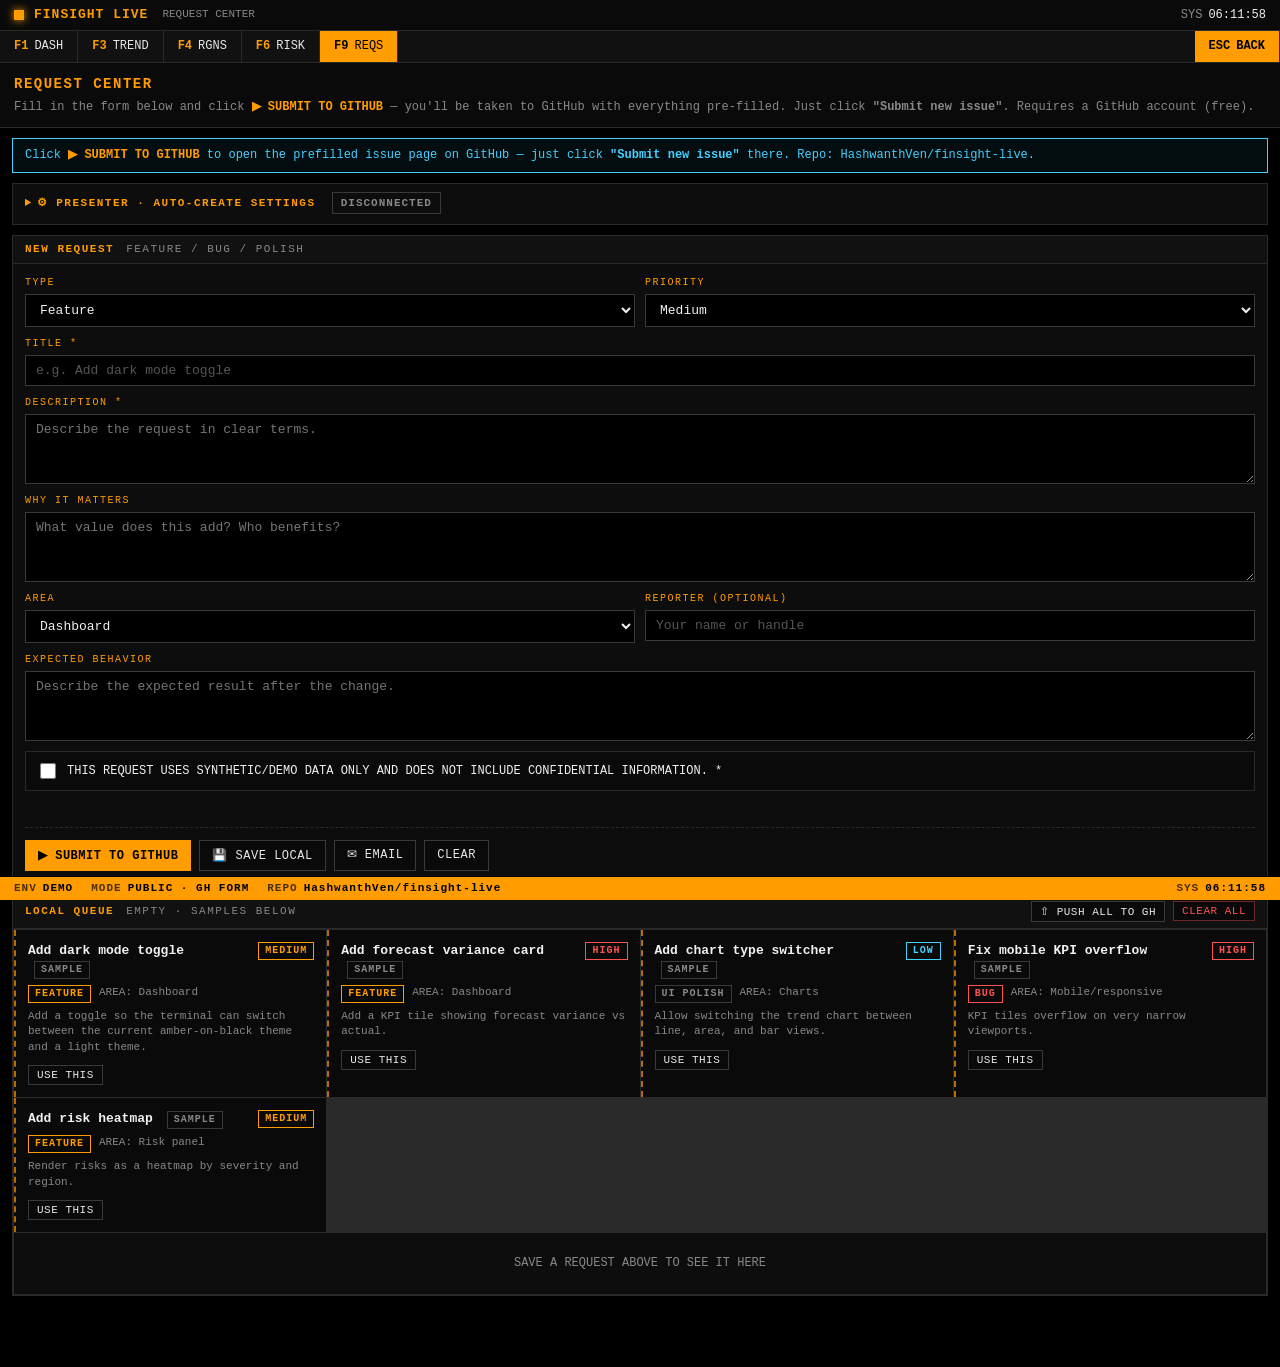
==== commit 279948c0: "feat: make 'Submit to GitHub' the primary action - opens prefilled issue page (v0.3.0) - Main button" ====
--- a/requests.html
+++ b/requests.html
@@ -5,7 +5,7 @@
   <meta name="viewport" content="width=device-width, initial-scale=1" />
   <title>FINSIGHT LIVE · REQUEST CENTER</title>
   <meta name="description" content="Submit feature ideas or bug reports for the FinSight Live demo." />
-  <link rel="stylesheet" href="styles.css?v=0.2.0" />
+  <link rel="stylesheet" href="styles.css?v=0.3.0" />
 </head>
 <body>
   <a class="skip-link" href="#main">Skip to main content</a>
@@ -31,7 +31,7 @@
 
   <div class="page-head">
     <h2>REQUEST CENTER</h2>
-    <p>Submit feature ideas or issues for the live agent demo. One-tap submit on mobile when presenter token mode is connected.</p>
+    <p>Fill in the form below and click <b class="amber">▶ SUBMIT TO GITHUB</b> — you'll be taken to GitHub with everything pre-filled. Just click <b>"Submit new issue"</b>. Requires a GitHub account (free).</p>
   </div>
 
   <main id="main" class="page-wrap">
@@ -143,9 +143,9 @@
           <div class="error-msg" id="form-error" role="alert" aria-live="polite"></div>
 
           <div class="form-actions">
-            <button type="button" class="btn primary" id="btn-submit">▶ SUBMIT</button>
+            <button type="button" class="btn primary" id="btn-submit">▶ SUBMIT TO GITHUB</button>
+            <button type="button" class="btn" id="btn-autocreate" style="display:none;">⚡ AUTO-CREATE (NO REDIRECT)</button>
             <button type="button" class="btn" id="btn-save">💾 SAVE LOCAL</button>
-            <button type="button" class="btn" id="btn-issue">🔗 ISSUE LINK</button>
             <a class="btn" id="btn-mailto" href="#" aria-label="Email this request to the presenter">✉ EMAIL</a>
             <button type="button" class="btn" id="btn-clear">CLEAR</button>
           </div>
@@ -187,6 +187,6 @@
     <span class="seg right"><span class="l">SYS</span> <span id="clock2">--:--:--</span></span>
   </div>
 
-  <script src="requests.js?v=0.2.0"></script>
+  <script src="requests.js?v=0.3.0"></script>
 </body>
 </html>
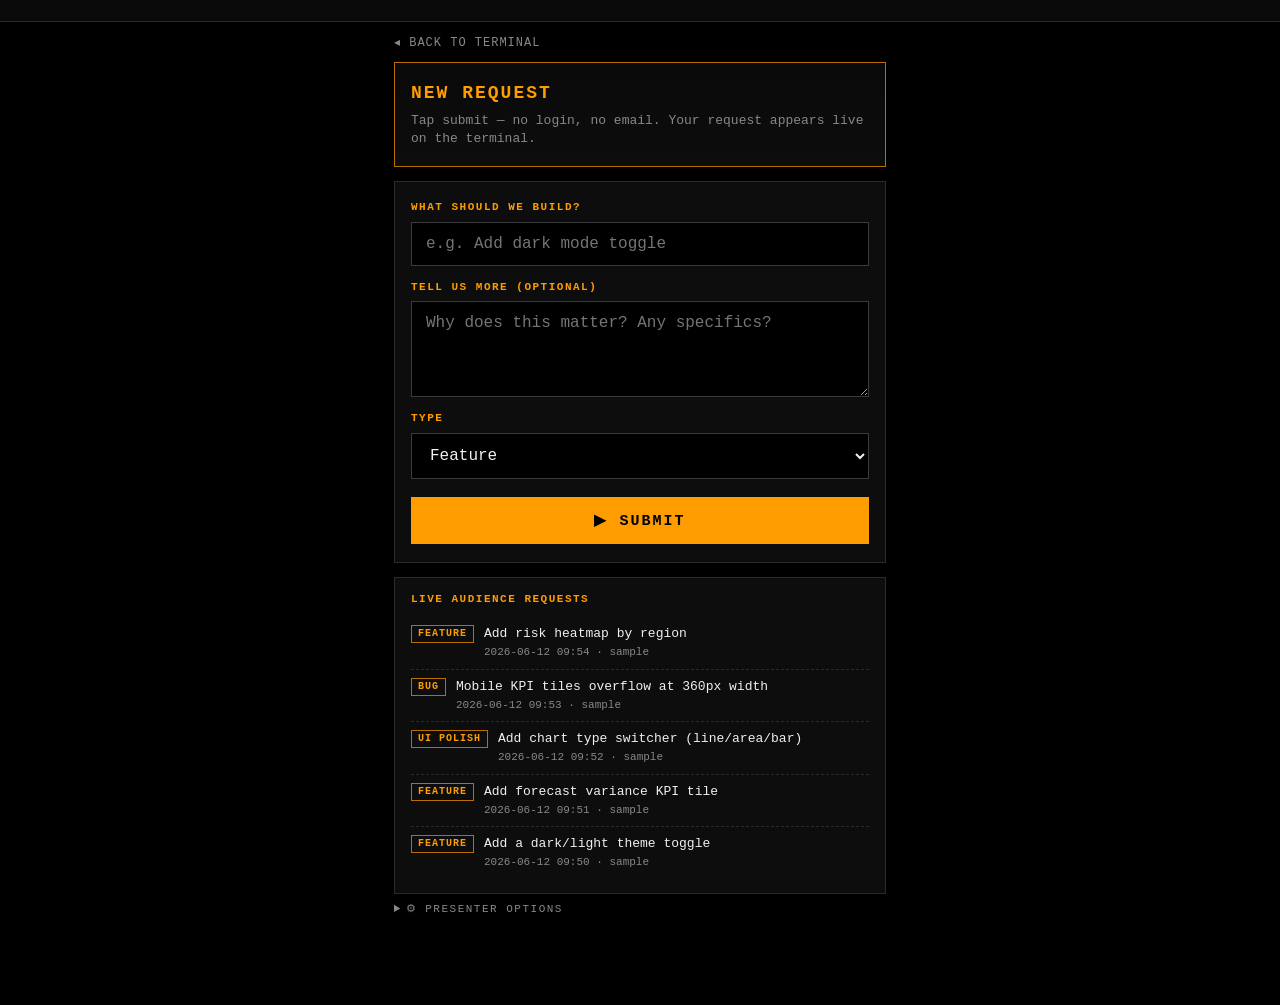
==== commit ac63ad01: "feat: simple 3-field mobile-first form + feature-requests.md table + worker scaffold (v0.4.0) - requ" ====
--- a/requests.html
+++ b/requests.html
@@ -2,191 +2,218 @@
 <html lang="en">
 <head>
   <meta charset="utf-8" />
-  <meta name="viewport" content="width=device-width, initial-scale=1" />
-  <title>FINSIGHT LIVE · REQUEST CENTER</title>
-  <meta name="description" content="Submit feature ideas or bug reports for the FinSight Live demo." />
-  <link rel="stylesheet" href="styles.css?v=0.3.0" />
+  <meta name="viewport" content="width=device-width, initial-scale=1, viewport-fit=cover" />
+  <title>FINSIGHT LIVE · NEW REQUEST</title>
+  <meta name="description" content="Submit a feature idea or bug — no login needed." />
+  <link rel="stylesheet" href="styles.css?v=0.4.0" />
+  <style>
+    /* page-scoped tweaks so it's truly mobile-first */
+    body { background: var(--bg); }
+    .req-wrap { max-width: 520px; margin: 0 auto; padding: 12px 14px 80px; }
+    .req-hero {
+      padding: 18px 16px;
+      border: 1px solid var(--amber-dim);
+      background: linear-gradient(180deg, var(--bg-1) 0%, var(--panel) 100%);
+      margin-bottom: 14px;
+    }
+    .req-hero h2 {
+      margin: 0 0 6px; color: var(--amber);
+      font-size: 18px; letter-spacing: 2px;
+    }
+    .req-hero p { margin: 0; color: var(--dim); font-size: 13px; }
+    .req-card {
+      background: var(--panel);
+      border: 1px solid var(--border);
+      padding: 18px 16px;
+      margin-bottom: 14px;
+    }
+    .field { display: flex; flex-direction: column; gap: 6px; margin-bottom: 14px; }
+    .field label {
+      font-size: 11px; letter-spacing: 1.5px; text-transform: uppercase;
+      color: var(--amber); font-weight: 700;
+    }
+    .field input, .field select, .field textarea {
+      width: 100%;
+      background: var(--bg);
+      border: 1px solid var(--border-2);
+      color: var(--white);
+      padding: 12px 14px;
+      font-family: var(--mono); font-size: 16px;  /* 16px prevents iOS zoom */
+    }
+    .field textarea { resize: vertical; min-height: 96px; }
+    .field input:focus, .field select:focus, .field textarea:focus {
+      outline: none; border-color: var(--amber);
+      box-shadow: 0 0 0 2px rgba(255,156,0,0.15);
+    }
+    .submit-btn {
+      width: 100%;
+      background: var(--amber); color: #000; border: none;
+      padding: 14px; font-family: var(--mono); font-size: 15px;
+      font-weight: 700; letter-spacing: 2px; cursor: pointer;
+      margin-top: 4px;
+    }
+    .submit-btn:hover { background: var(--white); }
+    .submit-btn:active { transform: translateY(1px); }
+    .submit-btn:disabled { opacity: 0.6; cursor: wait; }
+    .submit-result {
+      margin-top: 14px; padding: 12px 14px;
+      font-size: 13px; display: none;
+    }
+    .submit-result.show { display: block; }
+    .submit-result.good { background: rgba(0,230,118,0.08); border: 1px solid var(--green); color: var(--green); }
+    .submit-result.err  { background: rgba(255,82,82,0.08); border: 1px solid var(--red); color: var(--red); }
+    .submit-result a { color: inherit; text-decoration: underline; }
+
+    .live-feed {
+      background: var(--panel); border: 1px solid var(--border);
+      padding: 14px 16px; margin-top: 14px;
+    }
+    .live-feed h3 {
+      margin: 0 0 10px; color: var(--amber);
+      font-size: 11px; letter-spacing: 1.5px;
+    }
+    .live-feed .feed-empty { color: var(--dim); font-size: 12px; }
+    .live-feed ul { list-style: none; margin: 0; padding: 0; }
+    .live-feed li {
+      padding: 8px 0; border-bottom: 1px dashed var(--border);
+      font-size: 13px; color: var(--white);
+      display: flex; gap: 10px; align-items: flex-start;
+    }
+    .live-feed li:last-child { border-bottom: none; }
+    .live-feed .tag {
+      flex-shrink: 0; font-size: 10px; padding: 1px 6px;
+      border: 1px solid var(--amber-dim); color: var(--amber);
+      letter-spacing: 1px; font-weight: 700;
+    }
+    .live-feed .feed-meta {
+      font-size: 11px; color: var(--dim); display: block; margin-top: 2px;
+    }
+
+    .presenter-drawer summary {
+      cursor: pointer;
+      color: var(--dim);
+      font-size: 11px; letter-spacing: 1.5px; text-transform: uppercase;
+      padding: 8px 0;
+      outline: none;
+    }
+    .presenter-drawer summary:hover { color: var(--amber); }
+    .presenter-drawer summary::-webkit-details-marker { color: var(--amber); }
+    .presenter-drawer .drawer-body {
+      background: var(--panel); border: 1px solid var(--border);
+      padding: 14px 16px; margin-top: 8px;
+      font-size: 12px; color: var(--text);
+    }
+    .presenter-drawer .row { display: flex; gap: 8px; flex-wrap: wrap; margin: 8px 0; }
+    .presenter-drawer .row .input { flex: 1; min-width: 200px; }
+    .presenter-drawer code {
+      color: var(--amber); background: var(--bg); padding: 1px 5px; border: 1px solid var(--border);
+    }
+    .presenter-drawer p { margin: 8px 0; color: var(--dim); font-size: 11px; line-height: 1.6; }
+    .badge {
+      display: inline-block; font-size: 10px; padding: 2px 8px;
+      letter-spacing: 1px; border: 1px solid;
+    }
+    .badge.good { color: var(--green); border-color: var(--green); }
+    .badge.dim  { color: var(--dim); border-color: var(--border-2); }
+
+    .nav-back {
+      display: inline-flex; align-items: center; gap: 6px;
+      color: var(--dim); font-size: 12px; text-decoration: none;
+      margin-bottom: 10px; letter-spacing: 1px;
+    }
+    .nav-back:hover { color: var(--amber); }
+
+    .ticker { height: 22px; }
+    .ticker-track { line-height: 22px; font-size: 11px; }
+    @media (max-width: 520px) {
+      .req-hero { padding: 14px; }
+      .req-card { padding: 14px; }
+      .field input, .field select, .field textarea { padding: 11px 12px; }
+    }
+  </style>
 </head>
 <body>
-  <a class="skip-link" href="#main">Skip to main content</a>
-
-  <!-- Top terminal bar -->
-  <div class="terminal-bar" role="banner">
-    <div class="brand">
-      <span class="dot" aria-hidden="true"></span>
-      <span>FINSIGHT&nbsp;LIVE</span>
-      <span class="sub">REQUEST CENTER</span>
-    </div>
-    <div class="clock"><span class="lbl">SYS</span><span id="clock">--:--:--</span></div>
+  <!-- TICKER (kept slim for mobile) -->
+  <div class="ticker" aria-label="Ticker tape">
+    <div class="ticker-track" id="ticker-track"></div>
   </div>
 
-  <nav class="fkeys" aria-label="Function keys">
-    <a class="fkey" href="index.html#dashboard"><span class="k">F1</span> DASH</a>
-    <a class="fkey" href="index.html#trend"><span class="k">F3</span> TREND</a>
-    <a class="fkey" href="index.html#regions"><span class="k">F4</span> RGNS</a>
-    <a class="fkey" href="index.html#risks"><span class="k">F6</span> RISK</a>
-    <a class="fkey active" href="requests.html"><span class="k">F9</span> REQS</a>
-    <a class="fkey primary" href="index.html"><span class="k">ESC</span> BACK</a>
-  </nav>
-
-  <div class="page-head">
-    <h2>REQUEST CENTER</h2>
-    <p>Fill in the form below and click <b class="amber">▶ SUBMIT TO GITHUB</b> — you'll be taken to GitHub with everything pre-filled. Just click <b>"Submit new issue"</b>. Requires a GitHub account (free).</p>
-  </div>
-
-  <main id="main" class="page-wrap">
-
-    <div id="mode-banner"></div>
-
-    <!-- TOKEN / AUTO-CREATE PANEL (presenter only) -->
-    <details class="token-panel" id="token-panel">
-      <summary>⚙ PRESENTER · AUTO-CREATE SETTINGS &nbsp;<span id="token-status" class="status disconnected">DISCONNECTED</span></summary>
-      <div class="body">
-        <p class="help">
-          <b class="amber">For the presenter only.</b> Paste a GitHub <b>fine-grained personal access token</b>
-          (scoped to <code>HashwanthVen/finsight-live</code> with <code>Issues: Read &amp; Write</code>) to enable
-          one-tap issue creation for the audience — no GitHub login required for them.
-          <br/>The token is stored only in <code>localStorage</code> on <b>this device</b>, never committed, never sent anywhere except <code>api.github.com</code>.
+  <div class="req-wrap">
+    <a class="nav-back" href="index.html">◂ BACK TO TERMINAL</a>
+
+    <!-- HERO -->
+    <section class="req-hero">
+      <h2>NEW REQUEST</h2>
+      <p>Tap submit — no login, no email. Your request appears live on the terminal.</p>
+    </section>
+
+    <!-- FORM -->
+    <section class="req-card">
+      <form id="req-form" novalidate>
+        <div class="field">
+          <label for="f-title">What should we build?</label>
+          <input id="f-title" type="text" required maxlength="120"
+                 placeholder="e.g. Add dark mode toggle"
+                 autocomplete="off" autocapitalize="sentences" />
+        </div>
+
+        <div class="field">
+          <label for="f-desc">Tell us more (optional)</label>
+          <textarea id="f-desc" maxlength="600"
+                    placeholder="Why does this matter? Any specifics?"></textarea>
+        </div>
+
+        <div class="field">
+          <label for="f-type">Type</label>
+          <select id="f-type">
+            <option value="Feature">Feature</option>
+            <option value="Bug">Bug</option>
+            <option value="UI polish">UI polish</option>
+            <option value="Idea">Idea</option>
+          </select>
+        </div>
+
+        <button type="submit" class="submit-btn" id="btn-submit">▶ SUBMIT</button>
+
+        <div class="submit-result" id="result" role="status" aria-live="polite"></div>
+      </form>
+    </section>
+
+    <!-- LIVE FEED (reads feature-requests.md) -->
+    <section class="live-feed" aria-labelledby="feed-title">
+      <h3 id="feed-title">LIVE AUDIENCE REQUESTS</h3>
+      <div id="feed"><div class="feed-empty">Loading…</div></div>
+    </section>
+
+    <!-- PRESENTER DRAWER (hidden by default) -->
+    <details class="presenter-drawer">
+      <summary>⚙ PRESENTER OPTIONS</summary>
+      <div class="drawer-body">
+        <p>
+          <span class="badge dim" id="mode-badge">DEFAULT MODE</span>
+          Current submit behavior: <b id="mode-text">opens prefilled GitHub issue</b>.
+        </p>
+        <p>
+          <b>Upgrade to one-tap (no audience login):</b> deploy the included Cloudflare Worker
+          (see <code>worker/README.md</code> in the repo). Then paste the deployed URL below.
+          That switches submit to a single API call — audience just taps and a row appears in
+          <code>feature-requests.md</code>.
         </p>
         <div class="row">
-          <input type="password" id="gh-token" class="input" placeholder="github_pat_..." autocomplete="off" aria-label="GitHub PAT" />
-          <button class="btn primary" id="btn-token-save">SAVE TOKEN</button>
-          <button class="btn" id="btn-token-test">TEST</button>
-          <button class="btn danger" id="btn-token-clear">CLEAR</button>
-        </div>
-        <p class="help" id="token-msg"></p>
-        <p class="help">
-          Create one here →
-          <a href="https://github.com/settings/personal-access-tokens/new" target="_blank" rel="noopener">github.com/settings/personal-access-tokens/new</a>
-          · Resource owner: <code>HashwanthVen</code> · Only select repo: <code>finsight-live</code> · Permissions → <code>Issues: Read and write</code>.
+          <input id="worker-url" class="input" type="url"
+                 placeholder="https://finsight-relay.your-subdomain.workers.dev" />
+          <button class="btn" id="btn-worker-save">SAVE</button>
+          <button class="btn" id="btn-worker-clear">CLEAR</button>
+        </div>
+        <p>
+          The Worker URL is stored only in <code>localStorage</code> on this device.
+          You can also hard-code it in <code>requests.js</code> (the <code>WORKER_URL</code> constant) for everyone.
         </p>
       </div>
     </details>
-
-    <!-- REQUEST FORM -->
-    <section class="panel" aria-labelledby="form-title">
-      <div class="panel-head">
-        <span class="title" id="form-title">NEW REQUEST</span>
-        <span class="sub">FEATURE / BUG / POLISH</span>
-      </div>
-      <div class="panel-body">
-        <form id="request-form" novalidate>
-          <div class="form-grid">
-            <div class="form-row">
-              <label for="f-type">TYPE</label>
-              <select id="f-type">
-                <option>Feature</option>
-                <option>Bug</option>
-                <option>UI polish</option>
-                <option>Data insight</option>
-                <option>Accessibility</option>
-                <option>Performance</option>
-              </select>
-            </div>
-            <div class="form-row">
-              <label for="f-priority">PRIORITY</label>
-              <select id="f-priority">
-                <option>Low</option>
-                <option selected>Medium</option>
-                <option>High</option>
-              </select>
-            </div>
-
-            <div class="form-row full">
-              <label for="f-title">TITLE *</label>
-              <input id="f-title" class="input" type="text" placeholder="e.g. Add dark mode toggle" />
-            </div>
-
-            <div class="form-row full">
-              <label for="f-desc">DESCRIPTION *</label>
-              <textarea id="f-desc" placeholder="Describe the request in clear terms."></textarea>
-            </div>
-
-            <div class="form-row full">
-              <label for="f-why">WHY IT MATTERS</label>
-              <textarea id="f-why" placeholder="What value does this add? Who benefits?"></textarea>
-            </div>
-
-            <div class="form-row">
-              <label for="f-area">AREA</label>
-              <select id="f-area">
-                <option>Dashboard</option>
-                <option>Charts</option>
-                <option>Regional table</option>
-                <option>Risk panel</option>
-                <option>Insights</option>
-                <option>Requests page</option>
-                <option>Mobile/responsive</option>
-                <option>Other</option>
-              </select>
-            </div>
-            <div class="form-row">
-              <label for="f-reporter">REPORTER (OPTIONAL)</label>
-              <input id="f-reporter" class="input" type="text" placeholder="Your name or handle" />
-            </div>
-
-            <div class="form-row full">
-              <label for="f-expected">EXPECTED BEHAVIOR</label>
-              <textarea id="f-expected" placeholder="Describe the expected result after the change."></textarea>
-            </div>
-
-            <div class="form-row full">
-              <div class="checkbox-row">
-                <input id="f-safe" type="checkbox" />
-                <label for="f-safe" style="color:var(--white);font-size:12px;letter-spacing:0;">
-                  This request uses synthetic/demo data only and does not include confidential information. *
-                </label>
-              </div>
-            </div>
-          </div>
-
-          <div class="error-msg" id="form-error" role="alert" aria-live="polite"></div>
-
-          <div class="form-actions">
-            <button type="button" class="btn primary" id="btn-submit">▶ SUBMIT TO GITHUB</button>
-            <button type="button" class="btn" id="btn-autocreate" style="display:none;">⚡ AUTO-CREATE (NO REDIRECT)</button>
-            <button type="button" class="btn" id="btn-save">💾 SAVE LOCAL</button>
-            <a class="btn" id="btn-mailto" href="#" aria-label="Email this request to the presenter">✉ EMAIL</a>
-            <button type="button" class="btn" id="btn-clear">CLEAR</button>
-          </div>
-
-          <div class="issue-output" id="issue-output" aria-live="polite">
-            <h4 style="margin:14px 0 6px;color:var(--amber);font-size:12px;letter-spacing:1.5px;">GENERATED ISSUE</h4>
-            <p class="muted" id="issue-hint" style="font-size:11px;margin-bottom:8px;"></p>
-            <div id="issue-link-wrap" style="margin-bottom:8px;"></div>
-            <textarea id="issue-body" readonly aria-label="Generated GitHub issue body"></textarea>
-            <div class="form-actions" style="border-top:none;padding-top:8px;">
-              <button type="button" class="btn sm" id="btn-copy-body">📋 COPY BODY</button>
-            </div>
-          </div>
-        </form>
-      </div>
-    </section>
-
-    <!-- QUEUE -->
-    <section class="panel" aria-labelledby="queue-title">
-      <div class="panel-head">
-        <span class="title" id="queue-title">LOCAL QUEUE</span>
-        <span class="sub" id="queue-count"></span>
-        <div class="right">
-          <button class="btn sm" id="btn-sync-all" title="Push all queued items to GitHub">⇧ PUSH ALL TO GH</button>
-          <button class="btn sm danger" id="btn-clear-queue">CLEAR ALL</button>
-        </div>
-      </div>
-      <div class="panel-body tight">
-        <div id="queue" class="queue-grid"></div>
-      </div>
-    </section>
-  </main>
-
-  <!-- STATUS BAR -->
-  <div class="status-bar">
-    <span class="seg"><span class="l">ENV</span> DEMO</span>
-    <span class="seg"><span class="l">MODE</span> <span id="bar-mode">LOCAL ONLY</span></span>
-    <span class="seg"><span class="l">REPO</span> <span id="bar-repo">--</span></span>
-    <span class="seg right"><span class="l">SYS</span> <span id="clock2">--:--:--</span></span>
   </div>
 
-  <script src="requests.js?v=0.3.0"></script>
+  <script src="data.js?v=0.4.0"></script>
+  <script src="requests.js?v=0.4.0"></script>
 </body>
 </html>
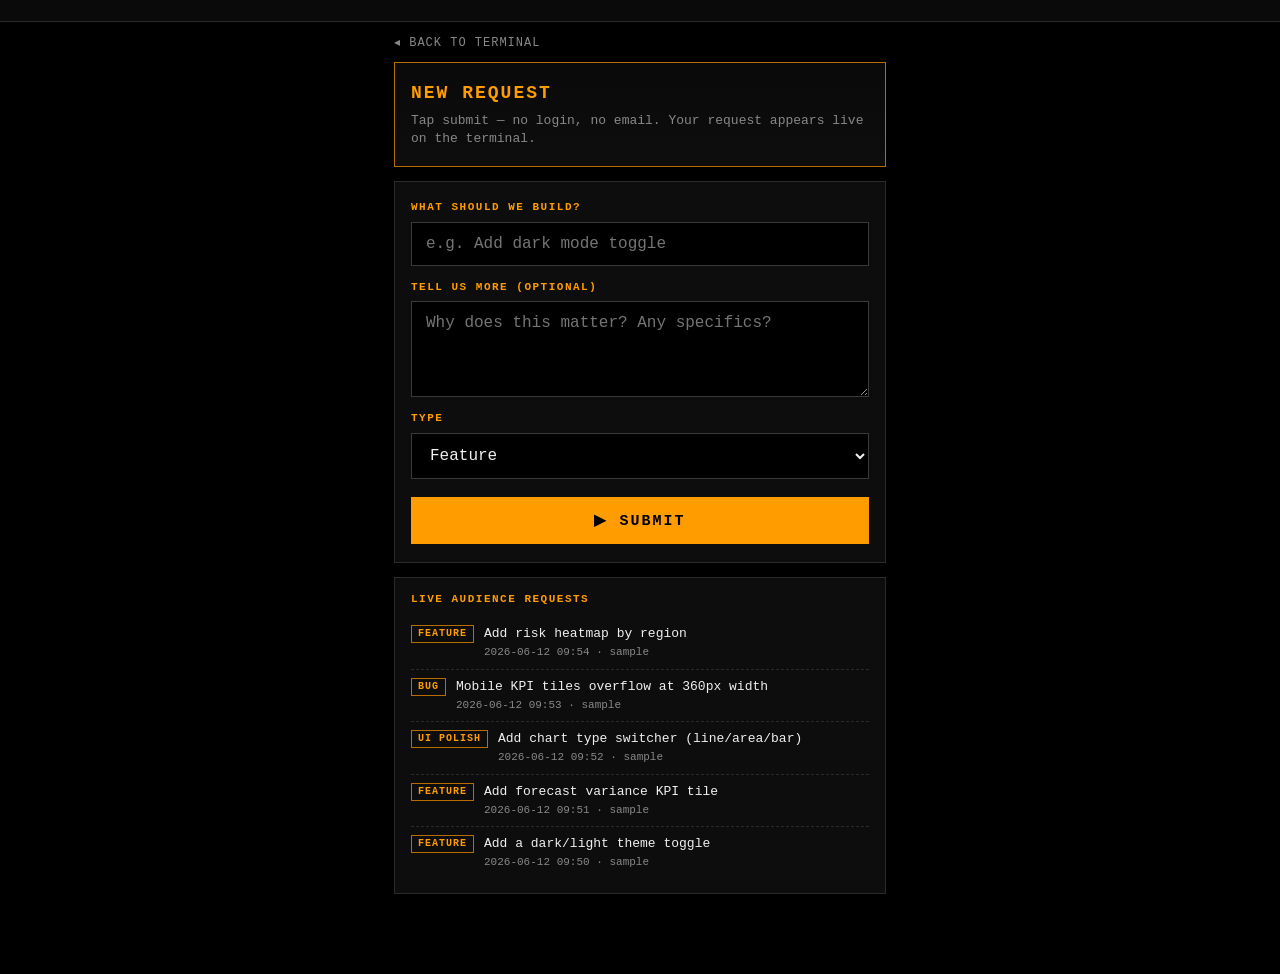
==== commit 58bc25af: "chore: remove Cloudflare Worker dependency, keep simple GitHub-redirect submit (v0.4.1) - Deleted wo" ====
--- a/requests.html
+++ b/requests.html
@@ -5,7 +5,7 @@
   <meta name="viewport" content="width=device-width, initial-scale=1, viewport-fit=cover" />
   <title>FINSIGHT LIVE · NEW REQUEST</title>
   <meta name="description" content="Submit a feature idea or bug — no login needed." />
-  <link rel="stylesheet" href="styles.css?v=0.4.0" />
+  <link rel="stylesheet" href="styles.css?v=0.4.1" />
   <style>
     /* page-scoped tweaks so it's truly mobile-first */
     body { background: var(--bg); }
@@ -90,25 +90,8 @@
     }
 
     .presenter-drawer summary {
-      cursor: pointer;
-      color: var(--dim);
-      font-size: 11px; letter-spacing: 1.5px; text-transform: uppercase;
-      padding: 8px 0;
-      outline: none;
+      display: none;
     }
-    .presenter-drawer summary:hover { color: var(--amber); }
-    .presenter-drawer summary::-webkit-details-marker { color: var(--amber); }
-    .presenter-drawer .drawer-body {
-      background: var(--panel); border: 1px solid var(--border);
-      padding: 14px 16px; margin-top: 8px;
-      font-size: 12px; color: var(--text);
-    }
-    .presenter-drawer .row { display: flex; gap: 8px; flex-wrap: wrap; margin: 8px 0; }
-    .presenter-drawer .row .input { flex: 1; min-width: 200px; }
-    .presenter-drawer code {
-      color: var(--amber); background: var(--bg); padding: 1px 5px; border: 1px solid var(--border);
-    }
-    .presenter-drawer p { margin: 8px 0; color: var(--dim); font-size: 11px; line-height: 1.6; }
     .badge {
       display: inline-block; font-size: 10px; padding: 2px 8px;
       letter-spacing: 1px; border: 1px solid;
@@ -184,36 +167,9 @@
       <h3 id="feed-title">LIVE AUDIENCE REQUESTS</h3>
       <div id="feed"><div class="feed-empty">Loading…</div></div>
     </section>
-
-    <!-- PRESENTER DRAWER (hidden by default) -->
-    <details class="presenter-drawer">
-      <summary>⚙ PRESENTER OPTIONS</summary>
-      <div class="drawer-body">
-        <p>
-          <span class="badge dim" id="mode-badge">DEFAULT MODE</span>
-          Current submit behavior: <b id="mode-text">opens prefilled GitHub issue</b>.
-        </p>
-        <p>
-          <b>Upgrade to one-tap (no audience login):</b> deploy the included Cloudflare Worker
-          (see <code>worker/README.md</code> in the repo). Then paste the deployed URL below.
-          That switches submit to a single API call — audience just taps and a row appears in
-          <code>feature-requests.md</code>.
-        </p>
-        <div class="row">
-          <input id="worker-url" class="input" type="url"
-                 placeholder="https://finsight-relay.your-subdomain.workers.dev" />
-          <button class="btn" id="btn-worker-save">SAVE</button>
-          <button class="btn" id="btn-worker-clear">CLEAR</button>
-        </div>
-        <p>
-          The Worker URL is stored only in <code>localStorage</code> on this device.
-          You can also hard-code it in <code>requests.js</code> (the <code>WORKER_URL</code> constant) for everyone.
-        </p>
-      </div>
-    </details>
   </div>
 
-  <script src="data.js?v=0.4.0"></script>
-  <script src="requests.js?v=0.4.0"></script>
+  <script src="data.js?v=0.4.1"></script>
+  <script src="requests.js?v=0.4.1"></script>
 </body>
 </html>
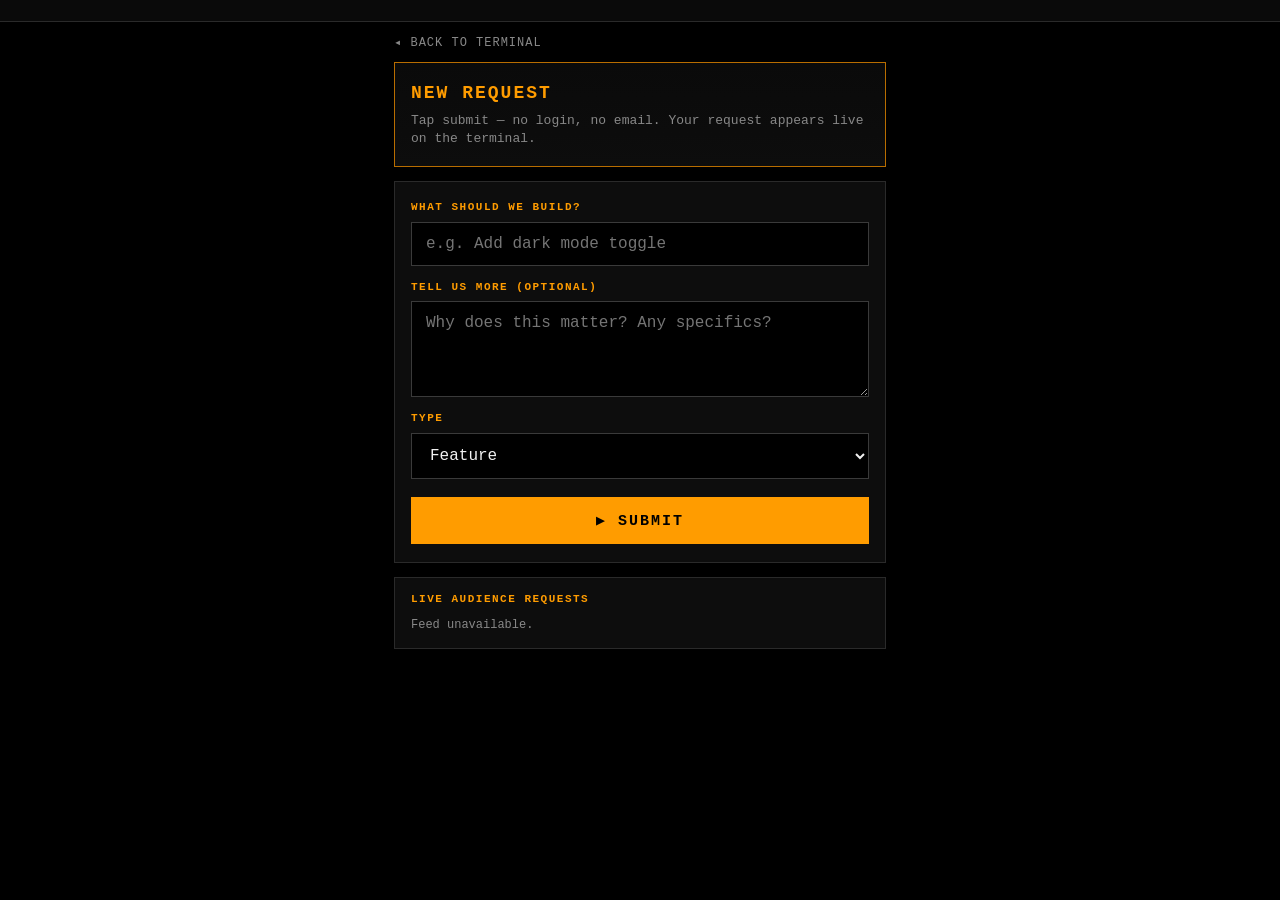
==== commit 285695b4: "feat: dashboard reads GitHub Issues directly, drop feature-requests.md (v0.4.2) - LIVE AUDIENCE REQU" ====
--- a/requests.html
+++ b/requests.html
@@ -5,7 +5,7 @@
   <meta name="viewport" content="width=device-width, initial-scale=1, viewport-fit=cover" />
   <title>FINSIGHT LIVE · NEW REQUEST</title>
   <meta name="description" content="Submit a feature idea or bug — no login needed." />
-  <link rel="stylesheet" href="styles.css?v=0.4.1" />
+  <link rel="stylesheet" href="styles.css?v=0.4.2" />
   <style>
     /* page-scoped tweaks so it's truly mobile-first */
     body { background: var(--bg); }
@@ -162,14 +162,14 @@
       </form>
     </section>
 
-    <!-- LIVE FEED (reads feature-requests.md) -->
+    <!-- LIVE FEED (reads GitHub Issues) -->
     <section class="live-feed" aria-labelledby="feed-title">
       <h3 id="feed-title">LIVE AUDIENCE REQUESTS</h3>
       <div id="feed"><div class="feed-empty">Loading…</div></div>
     </section>
   </div>
 
-  <script src="data.js?v=0.4.1"></script>
-  <script src="requests.js?v=0.4.1"></script>
+  <script src="data.js?v=0.4.2"></script>
+  <script src="requests.js?v=0.4.2"></script>
 </body>
 </html>
